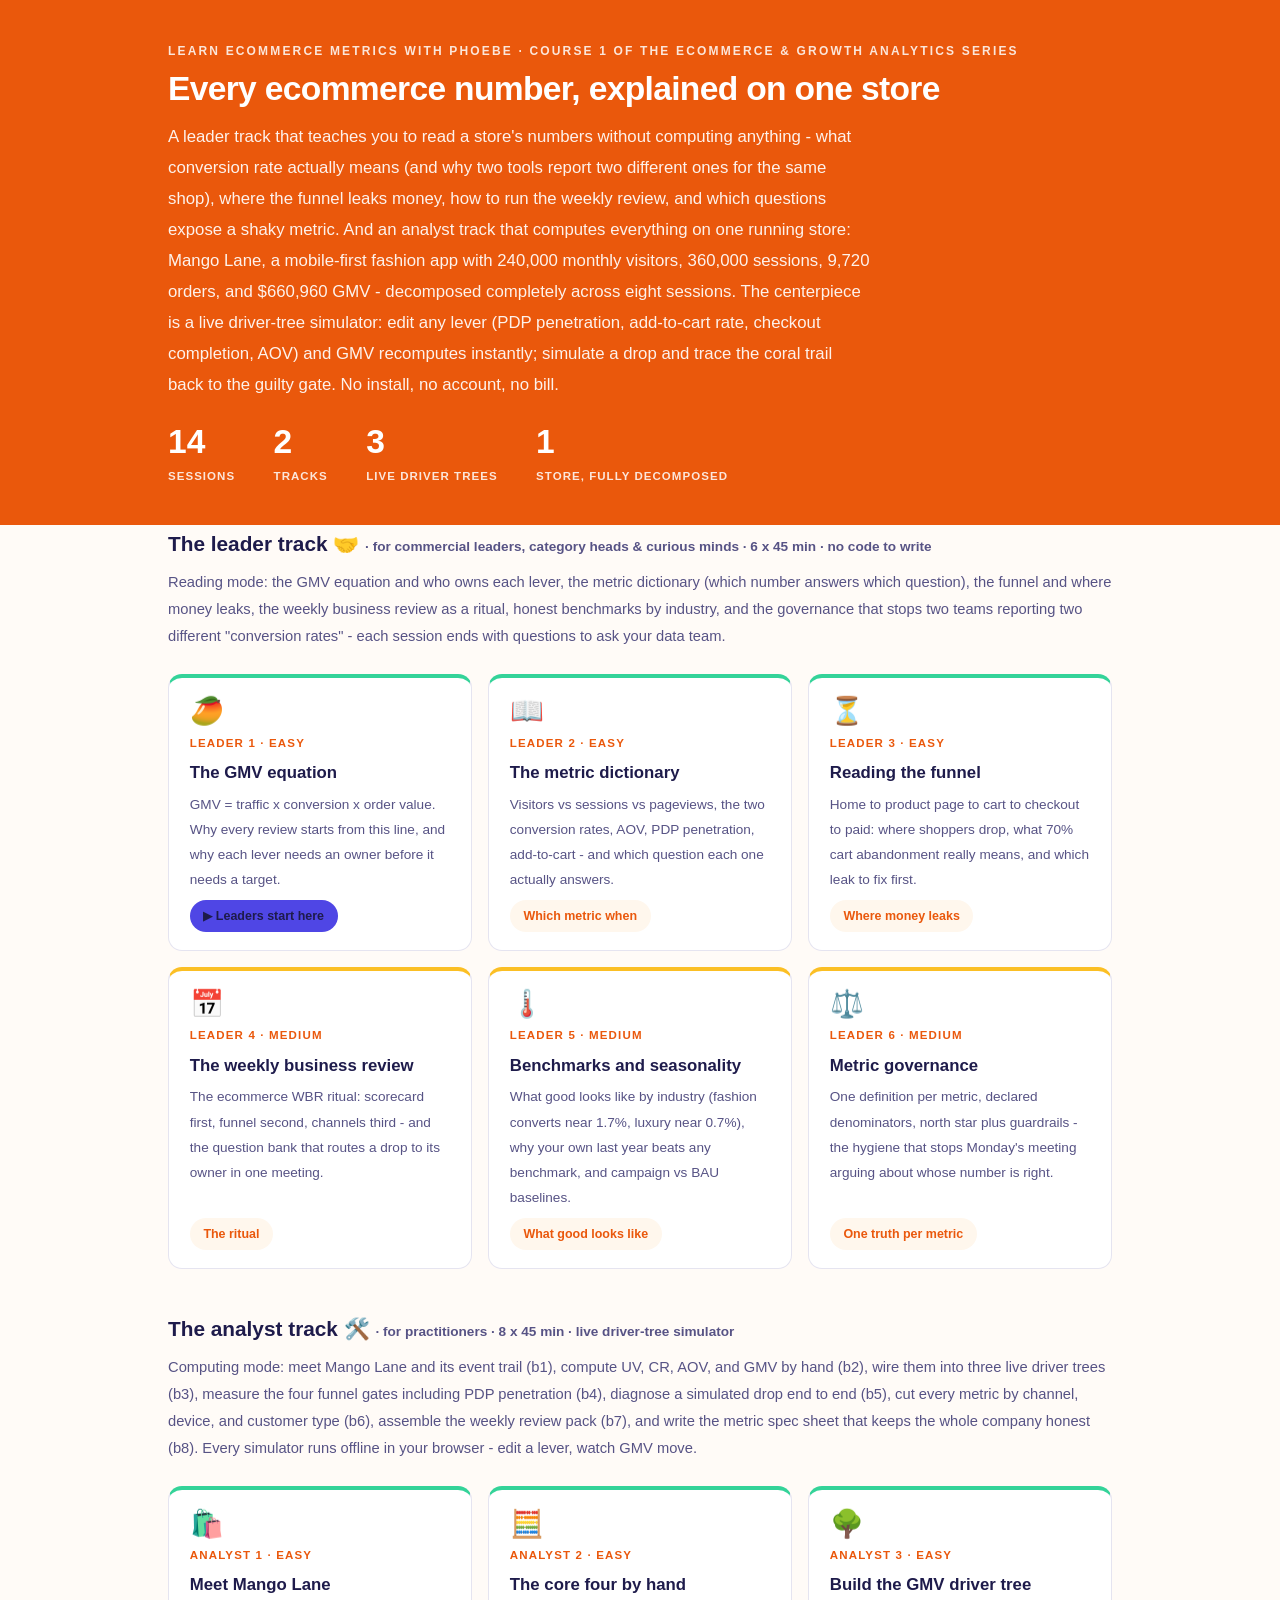
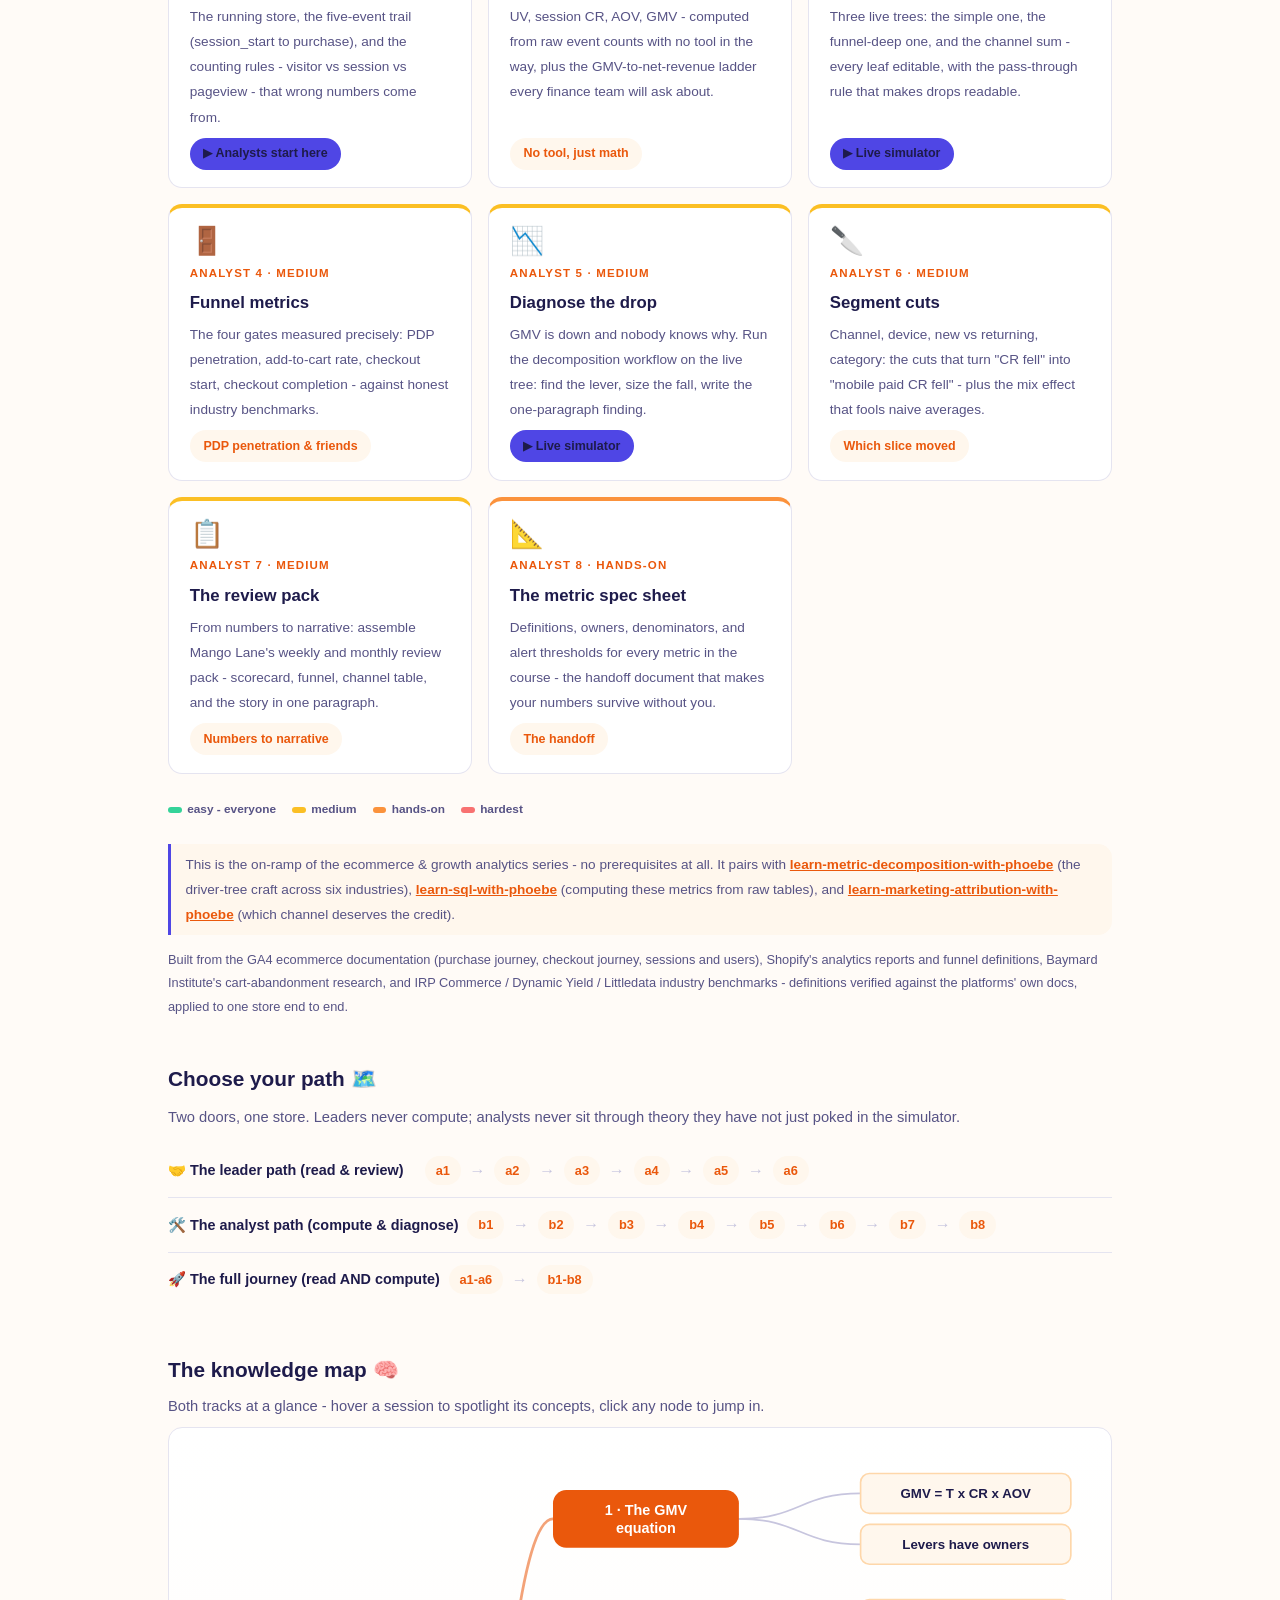
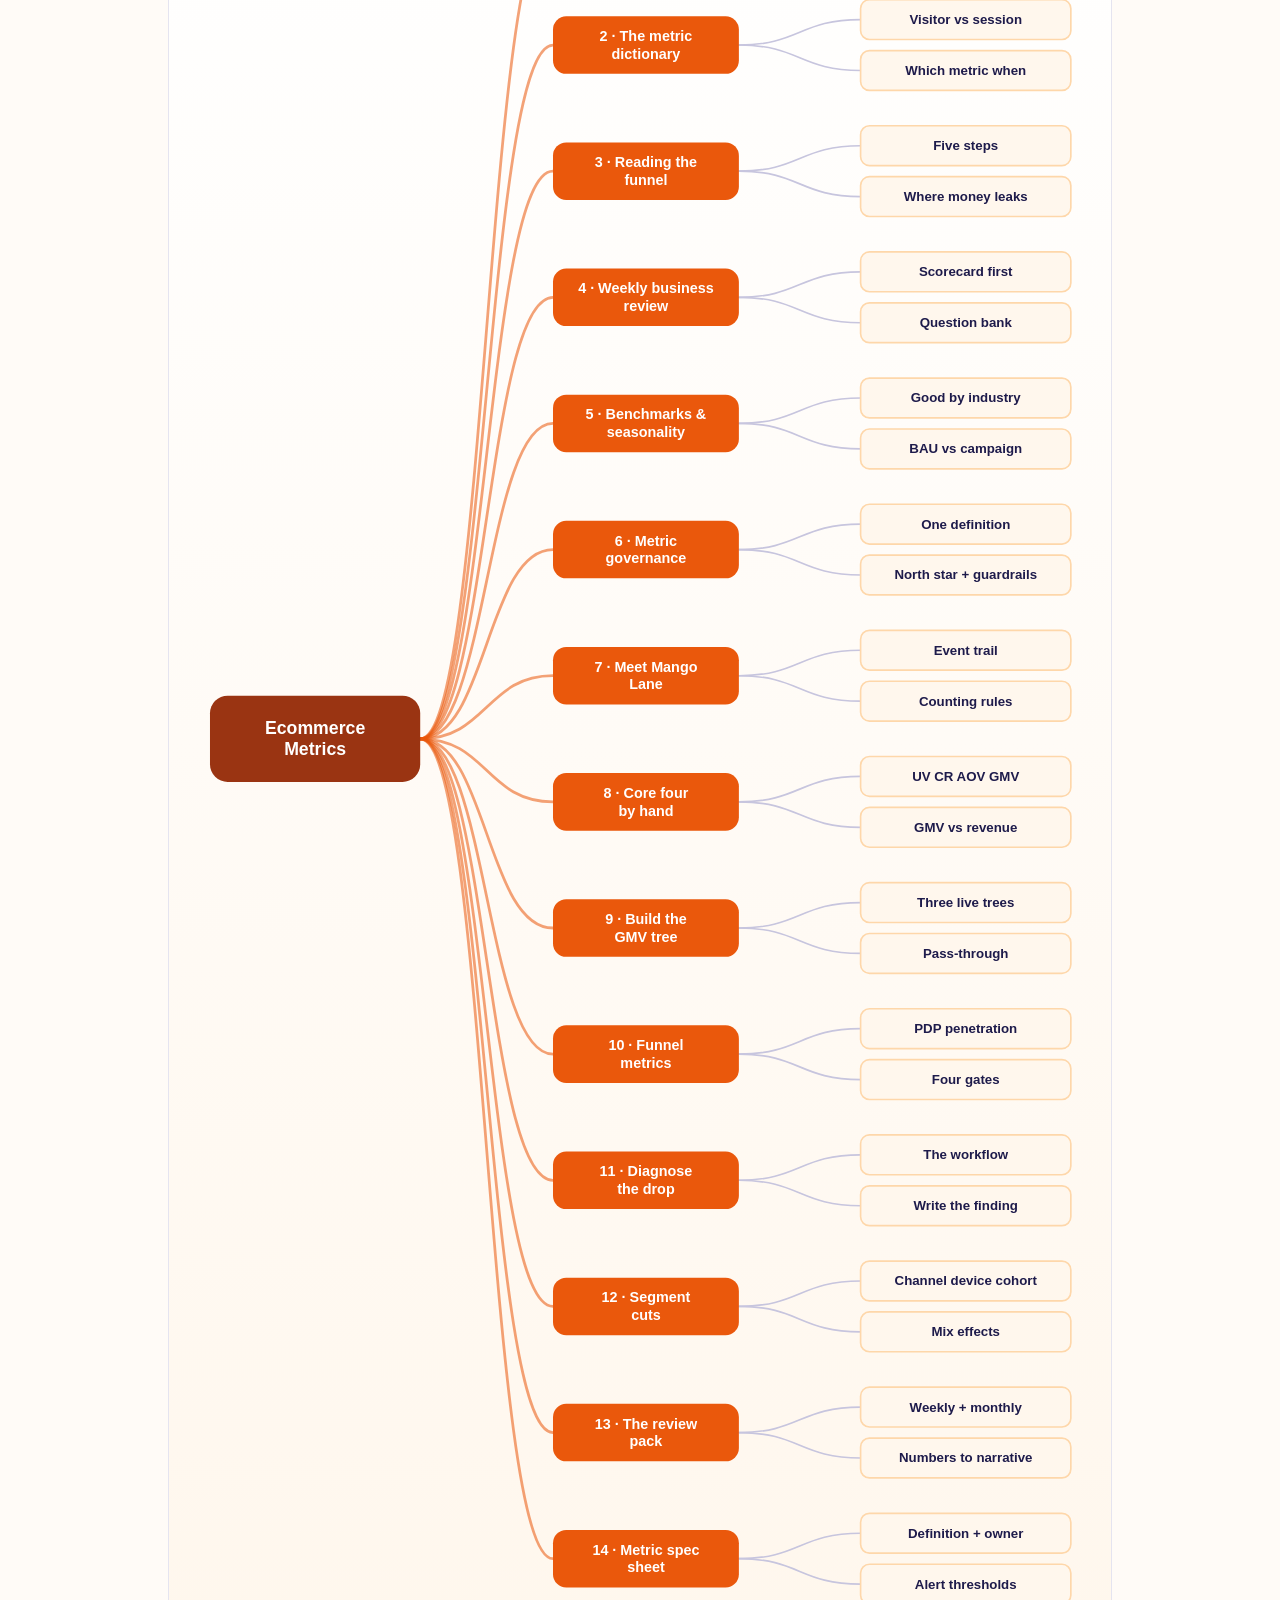
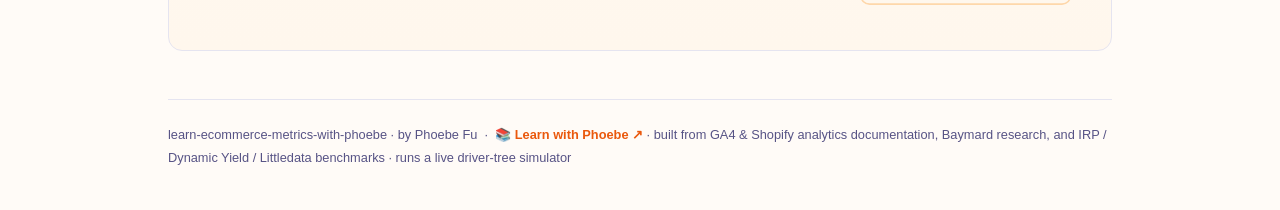
==== index.html @ 4fbfeaf8 "Give every course a social card, and clear the last diagram overlaps Until now all 77 courses shared" ====
<!DOCTYPE html>
<html lang="en">
<head>
<meta charset="UTF-8">
<meta name="viewport" content="width=device-width, initial-scale=1.0">
<!-- social:start -->
<meta name="description" content="A leader track that teaches you to read a store&#x27;s numbers without computing anything - what conversion rate actually means (and why two tools report two different ones for the same shop), where...">
<meta property="og:type" content="article">
<meta property="og:site_name" content="Learn with Phoebe">
<meta property="og:title" content="learn ecommerce metrics with phoebe - a two-track course you run in your browser">
<meta property="og:description" content="A leader track that teaches you to read a store&#x27;s numbers without computing anything - what conversion rate actually means (and why two tools report two different ones for the same shop), where...">
<meta property="og:url" content="https://phoebefu6.github.io/learn-ecommerce-metrics-with-phoebe/">
<meta property="og:image" content="https://phoebefu6.github.io/learn-ecommerce-metrics-with-phoebe/assets/og-cover.png">
<meta property="og:image:width" content="1200">
<meta property="og:image:height" content="630">
<meta name="twitter:card" content="summary_large_image">
<meta name="twitter:title" content="learn ecommerce metrics with phoebe - a two-track course you run in your browser">
<meta name="twitter:description" content="A leader track that teaches you to read a store&#x27;s numbers without computing anything - what conversion rate actually means (and why two tools report two different ones for the same shop), where...">
<meta name="twitter:image" content="https://phoebefu6.github.io/learn-ecommerce-metrics-with-phoebe/assets/og-cover.png">
<!-- social:end -->
<title>learn ecommerce metrics with phoebe - a two-track course you run in your browser</title>
<link rel="stylesheet" href="assets/style.css?v=6">
<style>
  .stats-row { display: flex; gap: 2.4rem; margin-top: 1.5rem; flex-wrap: wrap; }
  .stat b { display: block; font-size: 2.1rem; font-weight: 800; line-height: 1.05; font-variant-numeric: tabular-nums; }
  .stat span { font-size: .72rem; opacity: .85; text-transform: uppercase; letter-spacing: .09em; font-weight: 600; }

  .course-grid { display: grid; grid-template-columns: repeat(auto-fit, minmax(17rem, 1fr)); gap: 1rem; margin-top: 1.5rem; }
  .course-card {
    border: 1px solid var(--hairline);
    border-top: 4px solid var(--diff, var(--indigo));
    border-radius: var(--radius);
    padding: 1.2rem 1.3rem 1.1rem;
    display: flex;
    flex-direction: column;
    gap: .5rem;
    text-decoration: none;
    color: var(--ink);
    background: #fff;
    transition: box-shadow .15s ease, border-color .15s ease, transform .15s ease;
    position: relative;
  }
  .course-card:hover { border-color: var(--indigo-soft); border-top-color: var(--diff, var(--indigo)); box-shadow: 0 8px 28px rgba(234,88,12,.14); transform: translateY(-3px); }
  .course-card .cicon { font-size: 1.7rem; line-height: 1; }
  .course-card .cnum { font-size: .72rem; font-weight: 700; color: var(--indigo); text-transform: uppercase; letter-spacing: .1em; }
  .course-card h3 { font-size: 1.05rem; font-weight: 800; line-height: 1.3; }
  .course-card p { font-size: .85rem; color: var(--muted); flex: 1; }
  .course-card .meta { display: flex; gap: .4rem; flex-wrap: wrap; }

  .diff-legend { display: flex; gap: 1rem; margin-top: 1.6rem; font-size: .74rem; color: var(--muted); font-weight: 600; flex-wrap: wrap; }
  .diff-legend i { display: inline-block; width: .85rem; height: .35rem; border-radius: 999px; margin-right: .35rem; vertical-align: middle; }

  .prereq-line { margin-top: 1.4rem; font-size: .85rem; color: var(--muted); border-left: 3px solid var(--amber); padding: .5rem .9rem; background: var(--indigo-50); border-radius: 0 var(--radius) var(--radius) 0; }
  .prereq-line a { color: var(--indigo); font-weight: 700; }
  .sources-line { margin-top: .8rem; font-size: .8rem; color: var(--muted); }

  .paths { margin-top: 2.6rem; }
  .paths h2 { font-size: 1.3rem; font-weight: 800; margin-bottom: .3rem; }
  .paths .plede { color: var(--muted); font-size: .92rem; margin-bottom: .8rem; }
  .path { display: flex; gap: .55rem; align-items: center; padding: .75rem 0; border-bottom: .5px solid var(--hairline); flex-wrap: wrap; }
  .path:last-child { border-bottom: none; }
  .path b { min-width: 15.5rem; font-size: .9rem; }
  .path .pstep { background: var(--indigo-50); color: var(--indigo); border-radius: 999px; padding: .16rem .68rem; font-weight: 700; font-size: .8rem; text-decoration: none; transition: all .12s ease; }
  .path .pstep:hover { background: var(--indigo); color: #fff; }
  .path .parr { color: var(--faint); font-weight: 700; }

  .mm-section { margin-top: 1.6rem; }
  .mm-section h2 { font-size: 1.3rem; font-weight: 800; margin-bottom: .2rem; }
  .mm-section .mm-lede { color: var(--muted); font-size: .92rem; margin-bottom: .4rem; }
  .mm-wrap { border: 1px solid var(--hairline); border-radius: var(--radius); background: linear-gradient(180deg,#fff,#FFF7ED); padding: .6rem; overflow-x: auto; }
  .mm-svg { width: 100%; height: auto; display: block; max-width: 60rem; margin: 0 auto; min-width: 34rem; }
  .mm-link { cursor: pointer; text-decoration: none; }
  .mm-node rect { transition: opacity .15s ease, filter .15s ease; }
  .mm-node text { pointer-events: none; }
  .mm-link:hover .mm-node rect { filter: brightness(1.06); }
  .mm-edge { transition: opacity .15s ease; }
</style>
</head>
<body>

<header class="masthead">
  <div class="wrap">
    <div class="eyebrow">Learn Ecommerce Metrics with Phoebe · course 1 of the ecommerce &amp; growth analytics series</div>
    <h1>Every ecommerce number, explained on one store</h1>
    <p class="sub">A leader track that teaches you to read a store's numbers without computing anything - what conversion rate actually means (and why two tools report two different ones for the same shop), where the funnel leaks money, how to run the weekly review, and which questions expose a shaky metric. And an analyst track that computes everything on one running store: Mango Lane, a mobile-first fashion app with 240,000 monthly visitors, 360,000 sessions, 9,720 orders, and $660,960 GMV - decomposed completely across eight sessions. The centerpiece is a live driver-tree simulator: edit any lever (PDP penetration, add-to-cart rate, checkout completion, AOV) and GMV recomputes instantly; simulate a drop and trace the coral trail back to the guilty gate. No install, no account, no bill.</p>
    <div class="stats-row">
      <div class="stat"><b data-count="14">14</b><span>sessions</span></div>
      <div class="stat"><b data-count="2">2</b><span>tracks</span></div>
      <div class="stat"><b data-count="3">3</b><span>live driver trees</span></div>
      <div class="stat"><b data-count="1">1</b><span>store, fully decomposed</span></div>
    </div>
  </div>
</header>

<main class="wrap">

  <section class="section">
    <div class="paths" style="margin-top:0">
      <h2>The leader track 🤝 <span style="font-size:.85rem;font-weight:600;color:var(--muted)">· for commercial leaders, category heads &amp; curious minds · 6 x 45 min · no code to write</span></h2>
      <p class="plede">Reading mode: the GMV equation and who owns each lever, the metric dictionary (which number answers which question), the funnel and where money leaks, the weekly business review as a ritual, honest benchmarks by industry, and the governance that stops two teams reporting two different "conversion rates" - each session ends with questions to ask your data team.</p>
    </div>
    <div class="course-grid">
      <a class="course-card" href="courses/a1-the-gmv-equation.html" style="--diff:#34D399">
        <span class="cicon">🥭</span>
        <span class="cnum">Leader 1 · easy</span>
        <h3>The GMV equation</h3>
        <p>GMV = traffic x conversion x order value. Why every review starts from this line, and why each lever needs an owner before it needs a target.</p>
        <span class="meta"><span class="pill amber">▶ Leaders start here</span></span>
      </a>
      <a class="course-card" href="courses/a2-the-metric-dictionary.html" style="--diff:#34D399">
        <span class="cicon">📖</span>
        <span class="cnum">Leader 2 · easy</span>
        <h3>The metric dictionary</h3>
        <p>Visitors vs sessions vs pageviews, the two conversion rates, AOV, PDP penetration, add-to-cart - and which question each one actually answers.</p>
        <span class="meta"><span class="pill light">Which metric when</span></span>
      </a>
      <a class="course-card" href="courses/a3-reading-the-funnel.html" style="--diff:#34D399">
        <span class="cicon">⏳</span>
        <span class="cnum">Leader 3 · easy</span>
        <h3>Reading the funnel</h3>
        <p>Home to product page to cart to checkout to paid: where shoppers drop, what 70% cart abandonment really means, and which leak to fix first.</p>
        <span class="meta"><span class="pill light">Where money leaks</span></span>
      </a>
      <a class="course-card" href="courses/a4-weekly-business-review.html" style="--diff:#FBBF24">
        <span class="cicon">📅</span>
        <span class="cnum">Leader 4 · medium</span>
        <h3>The weekly business review</h3>
        <p>The ecommerce WBR ritual: scorecard first, funnel second, channels third - and the question bank that routes a drop to its owner in one meeting.</p>
        <span class="meta"><span class="pill light">The ritual</span></span>
      </a>
      <a class="course-card" href="courses/a5-benchmarks-and-seasonality.html" style="--diff:#FBBF24">
        <span class="cicon">🌡️</span>
        <span class="cnum">Leader 5 · medium</span>
        <h3>Benchmarks and seasonality</h3>
        <p>What good looks like by industry (fashion converts near 1.7%, luxury near 0.7%), why your own last year beats any benchmark, and campaign vs BAU baselines.</p>
        <span class="meta"><span class="pill light">What good looks like</span></span>
      </a>
      <a class="course-card" href="courses/a6-metric-governance.html" style="--diff:#FBBF24">
        <span class="cicon">⚖️</span>
        <span class="cnum">Leader 6 · medium</span>
        <h3>Metric governance</h3>
        <p>One definition per metric, declared denominators, north star plus guardrails - the hygiene that stops Monday's meeting arguing about whose number is right.</p>
        <span class="meta"><span class="pill light">One truth per metric</span></span>
      </a>
    </div>

    <div class="paths">
      <h2>The analyst track 🛠️ <span style="font-size:.85rem;font-weight:600;color:var(--muted)">· for practitioners · 8 x 45 min · live driver-tree simulator</span></h2>
      <p class="plede">Computing mode: meet Mango Lane and its event trail (b1), compute UV, CR, AOV, and GMV by hand (b2), wire them into three live driver trees (b3), measure the four funnel gates including PDP penetration (b4), diagnose a simulated drop end to end (b5), cut every metric by channel, device, and customer type (b6), assemble the weekly review pack (b7), and write the metric spec sheet that keeps the whole company honest (b8). Every simulator runs offline in your browser - edit a lever, watch GMV move.</p>
    </div>
    <div class="course-grid">
      <a class="course-card" href="courses/b1-meet-mango-lane.html" style="--diff:#34D399">
        <span class="cicon">🛍️</span>
        <span class="cnum">Analyst 1 · easy</span>
        <h3>Meet Mango Lane</h3>
        <p>The running store, the five-event trail (session_start to purchase), and the counting rules - visitor vs session vs pageview - that wrong numbers come from.</p>
        <span class="meta"><span class="pill amber">▶ Analysts start here</span></span>
      </a>
      <a class="course-card" href="courses/b2-core-four-by-hand.html" style="--diff:#34D399">
        <span class="cicon">🧮</span>
        <span class="cnum">Analyst 2 · easy</span>
        <h3>The core four by hand</h3>
        <p>UV, session CR, AOV, GMV - computed from raw event counts with no tool in the way, plus the GMV-to-net-revenue ladder every finance team will ask about.</p>
        <span class="meta"><span class="pill light">No tool, just math</span></span>
      </a>
      <a class="course-card" href="courses/b3-build-the-gmv-tree.html" style="--diff:#34D399">
        <span class="cicon">🌳</span>
        <span class="cnum">Analyst 3 · easy</span>
        <h3>Build the GMV driver tree</h3>
        <p>Three live trees: the simple one, the funnel-deep one, and the channel sum - every leaf editable, with the pass-through rule that makes drops readable.</p>
        <span class="meta"><span class="pill peach">▶ Live simulator</span></span>
      </a>
      <a class="course-card" href="courses/b4-funnel-metrics.html" style="--diff:#FBBF24">
        <span class="cicon">🚪</span>
        <span class="cnum">Analyst 4 · medium</span>
        <h3>Funnel metrics</h3>
        <p>The four gates measured precisely: PDP penetration, add-to-cart rate, checkout start, checkout completion - against honest industry benchmarks.</p>
        <span class="meta"><span class="pill light">PDP penetration &amp; friends</span></span>
      </a>
      <a class="course-card" href="courses/b5-diagnose-the-drop.html" style="--diff:#FBBF24">
        <span class="cicon">📉</span>
        <span class="cnum">Analyst 5 · medium</span>
        <h3>Diagnose the drop</h3>
        <p>GMV is down and nobody knows why. Run the decomposition workflow on the live tree: find the lever, size the fall, write the one-paragraph finding.</p>
        <span class="meta"><span class="pill peach">▶ Live simulator</span></span>
      </a>
      <a class="course-card" href="courses/b6-segment-cuts.html" style="--diff:#FBBF24">
        <span class="cicon">🔪</span>
        <span class="cnum">Analyst 6 · medium</span>
        <h3>Segment cuts</h3>
        <p>Channel, device, new vs returning, category: the cuts that turn "CR fell" into "mobile paid CR fell" - plus the mix effect that fools naive averages.</p>
        <span class="meta"><span class="pill light">Which slice moved</span></span>
      </a>
      <a class="course-card" href="courses/b7-the-review-pack.html" style="--diff:#FBBF24">
        <span class="cicon">📋</span>
        <span class="cnum">Analyst 7 · medium</span>
        <h3>The review pack</h3>
        <p>From numbers to narrative: assemble Mango Lane's weekly and monthly review pack - scorecard, funnel, channel table, and the story in one paragraph.</p>
        <span class="meta"><span class="pill light">Numbers to narrative</span></span>
      </a>
      <a class="course-card" href="courses/b8-metric-spec-sheet.html" style="--diff:#FB923C">
        <span class="cicon">📐</span>
        <span class="cnum">Analyst 8 · hands-on</span>
        <h3>The metric spec sheet</h3>
        <p>Definitions, owners, denominators, and alert thresholds for every metric in the course - the handoff document that makes your numbers survive without you.</p>
        <span class="meta"><span class="pill light">The handoff</span></span>
      </a>
    </div>
    <div class="diff-legend">
      <span><i style="background:#34D399"></i>easy - everyone</span>
      <span><i style="background:#FBBF24"></i>medium</span>
      <span><i style="background:#FB923C"></i>hands-on</span>
      <span><i style="background:#F87171"></i>hardest</span>
    </div>

    <p class="prereq-line">This is the on-ramp of the ecommerce &amp; growth analytics series - no prerequisites at all. It pairs with <a href="https://phoebefu6.github.io/learn-metric-decomposition-with-phoebe/">learn-metric-decomposition-with-phoebe</a> (the driver-tree craft across six industries), <a href="https://phoebefu6.github.io/learn-sql-with-phoebe/">learn-sql-with-phoebe</a> (computing these metrics from raw tables), and <a href="https://phoebefu6.github.io/learn-marketing-attribution-with-phoebe/">learn-marketing-attribution-with-phoebe</a> (which channel deserves the credit).</p>
    <p class="sources-line">Built from the GA4 ecommerce documentation (purchase journey, checkout journey, sessions and users), Shopify's analytics reports and funnel definitions, Baymard Institute's cart-abandonment research, and IRP Commerce / Dynamic Yield / Littledata industry benchmarks - definitions verified against the platforms' own docs, applied to one store end to end.</p>

    <div class="paths">
      <h2>Choose your path 🗺️</h2>
      <p class="plede">Two doors, one store. Leaders never compute; analysts never sit through theory they have not just poked in the simulator.</p>
      <div class="path"><b>🤝 The leader path (read &amp; review)</b>
        <a class="pstep" href="courses/a1-the-gmv-equation.html">a1</a><span class="parr">→</span>
        <a class="pstep" href="courses/a2-the-metric-dictionary.html">a2</a><span class="parr">→</span>
        <a class="pstep" href="courses/a3-reading-the-funnel.html">a3</a><span class="parr">→</span>
        <a class="pstep" href="courses/a4-weekly-business-review.html">a4</a><span class="parr">→</span>
        <a class="pstep" href="courses/a5-benchmarks-and-seasonality.html">a5</a><span class="parr">→</span>
        <a class="pstep" href="courses/a6-metric-governance.html">a6</a>
      </div>
      <div class="path"><b>🛠️ The analyst path (compute &amp; diagnose)</b>
        <a class="pstep" href="courses/b1-meet-mango-lane.html">b1</a><span class="parr">→</span>
        <a class="pstep" href="courses/b2-core-four-by-hand.html">b2</a><span class="parr">→</span>
        <a class="pstep" href="courses/b3-build-the-gmv-tree.html">b3</a><span class="parr">→</span>
        <a class="pstep" href="courses/b4-funnel-metrics.html">b4</a><span class="parr">→</span>
        <a class="pstep" href="courses/b5-diagnose-the-drop.html">b5</a><span class="parr">→</span>
        <a class="pstep" href="courses/b6-segment-cuts.html">b6</a><span class="parr">→</span>
        <a class="pstep" href="courses/b7-the-review-pack.html">b7</a><span class="parr">→</span>
        <a class="pstep" href="courses/b8-metric-spec-sheet.html">b8</a>
      </div>
      <div class="path"><b>🚀 The full journey (read AND compute)</b>
        <a class="pstep" href="courses/a1-the-gmv-equation.html">a1-a6</a><span class="parr">→</span>
        <a class="pstep" href="courses/b1-meet-mango-lane.html">b1-b8</a>
      </div>
    </div>
  </section>

  <section class="section mm-section">
    <h2>The knowledge map 🧠</h2>
    <p class="mm-lede">Both tracks at a glance - hover a session to spotlight its concepts, click any node to jump in.</p>
    <div class="mm-wrap"><div id="mindmap"></div></div>
  </section>

  <footer class="pagefoot">
    <span>learn-ecommerce-metrics-with-phoebe · by Phoebe Fu &nbsp;·&nbsp; 📚 <a href="https://phoebefu6.github.io/learn-with-phoebe/">Learn with Phoebe ↗</a> · built from GA4 &amp; Shopify analytics documentation, Baymard research, and IRP / Dynamic Yield / Littledata benchmarks · runs a live driver-tree simulator</span>
  </footer>
</main>

<script>
window.MINDMAP_DATA = {
  title: "Ecommerce\nMetrics",
  centerColor: "#9A3412",
  sessions: [
    { label: "The GMV\nequation", href: "courses/a1-the-gmv-equation.html", color: "#34D399",
      concepts: [
        { label: "GMV = T x CR x AOV", href: "courses/a1-the-gmv-equation.html" },
        { label: "Levers have owners", href: "courses/a1-the-gmv-equation.html" } ] },
    { label: "The metric\ndictionary", href: "courses/a2-the-metric-dictionary.html", color: "#34D399",
      concepts: [
        { label: "Visitor vs session", href: "courses/a2-the-metric-dictionary.html" },
        { label: "Which metric when", href: "courses/a2-the-metric-dictionary.html" } ] },
    { label: "Reading the\nfunnel", href: "courses/a3-reading-the-funnel.html", color: "#34D399",
      concepts: [
        { label: "Five steps", href: "courses/a3-reading-the-funnel.html" },
        { label: "Where money leaks", href: "courses/a3-reading-the-funnel.html" } ] },
    { label: "Weekly business\nreview", href: "courses/a4-weekly-business-review.html", color: "#FBBF24",
      concepts: [
        { label: "Scorecard first", href: "courses/a4-weekly-business-review.html" },
        { label: "Question bank", href: "courses/a4-weekly-business-review.html" } ] },
    { label: "Benchmarks &\nseasonality", href: "courses/a5-benchmarks-and-seasonality.html", color: "#FBBF24",
      concepts: [
        { label: "Good by industry", href: "courses/a5-benchmarks-and-seasonality.html" },
        { label: "BAU vs campaign", href: "courses/a5-benchmarks-and-seasonality.html" } ] },
    { label: "Metric\ngovernance", href: "courses/a6-metric-governance.html", color: "#FBBF24",
      concepts: [
        { label: "One definition", href: "courses/a6-metric-governance.html" },
        { label: "North star + guardrails", href: "courses/a6-metric-governance.html" } ] },
    { label: "Meet Mango\nLane", href: "courses/b1-meet-mango-lane.html", color: "#34D399",
      concepts: [
        { label: "Event trail", href: "courses/b1-meet-mango-lane.html" },
        { label: "Counting rules", href: "courses/b1-meet-mango-lane.html" } ] },
    { label: "Core four\nby hand", href: "courses/b2-core-four-by-hand.html", color: "#34D399",
      concepts: [
        { label: "UV CR AOV GMV", href: "courses/b2-core-four-by-hand.html" },
        { label: "GMV vs revenue", href: "courses/b2-core-four-by-hand.html" } ] },
    { label: "Build the\nGMV tree", href: "courses/b3-build-the-gmv-tree.html", color: "#34D399",
      concepts: [
        { label: "Three live trees", href: "courses/b3-build-the-gmv-tree.html" },
        { label: "Pass-through", href: "courses/b3-build-the-gmv-tree.html" } ] },
    { label: "Funnel\nmetrics", href: "courses/b4-funnel-metrics.html", color: "#FBBF24",
      concepts: [
        { label: "PDP penetration", href: "courses/b4-funnel-metrics.html" },
        { label: "Four gates", href: "courses/b4-funnel-metrics.html" } ] },
    { label: "Diagnose\nthe drop", href: "courses/b5-diagnose-the-drop.html", color: "#FBBF24",
      concepts: [
        { label: "The workflow", href: "courses/b5-diagnose-the-drop.html" },
        { label: "Write the finding", href: "courses/b5-diagnose-the-drop.html" } ] },
    { label: "Segment\ncuts", href: "courses/b6-segment-cuts.html", color: "#FBBF24",
      concepts: [
        { label: "Channel device cohort", href: "courses/b6-segment-cuts.html" },
        { label: "Mix effects", href: "courses/b6-segment-cuts.html" } ] },
    { label: "The review\npack", href: "courses/b7-the-review-pack.html", color: "#FBBF24",
      concepts: [
        { label: "Weekly + monthly", href: "courses/b7-the-review-pack.html" },
        { label: "Numbers to narrative", href: "courses/b7-the-review-pack.html" } ] },
    { label: "Metric spec\nsheet", href: "courses/b8-metric-spec-sheet.html", color: "#FB923C",
      concepts: [
        { label: "Definition + owner", href: "courses/b8-metric-spec-sheet.html" },
        { label: "Alert thresholds", href: "courses/b8-metric-spec-sheet.html" } ] }
  ]
};
</script>
<script src="assets/mindmap.js?v=6"></script>
<script src="assets/app.js?v=6"></script>
</body>
</html>
---- assets/style.css ----
/* learn-ecommerce-metrics-with-phoebe - editorial bold design system
   Accent: tangerine #EA580C · Ink: deep indigo #1E1B4B · Flagship: indigo #4F46E5
   (CSS var names still read --indigo/--amber; they hold tangerine/indigo values.) */

:root {
  --indigo: #EA580C;
  --indigo-deep: #9A3412;
  --indigo-mid: #FB923C;
  --indigo-soft: #FED7AA;
  --indigo-50: #FFF7ED;
  --ink: #1E1B4B;
  --muted: #575385;
  --faint: #C7C5DE;
  --hairline: #E5E4F0;
  --amber: #4F46E5;
  --amber-ink: #1E1B4B;
  --amber-50: #EEF2FF;
  --paper: #FFFBF7;
  --code-bg: #191645;
  --code-ink: #E0E7FF;
  --radius: 14px;
}

* { margin: 0; padding: 0; box-sizing: border-box; }

html { font-size: 16px; scroll-behavior: smooth; }
html.zoom-125 { font-size: 20px; }
html.zoom-150 { font-size: 24px; }

body {
  font-family: "Inter", -apple-system, BlinkMacSystemFont, "Segoe UI", Roboto, sans-serif;
  background: var(--paper);
  color: var(--ink);
  line-height: 1.85;
  font-feature-settings: "tnum";
}

.wrap { max-width: 62rem; margin: 0 auto; padding: 0 1.5rem; }

/* ---------- header band ---------- */
.masthead {
  background: var(--indigo);
  color: #fff;
  padding: 2.5rem 0 2.25rem;
}
.masthead .eyebrow {
  font-size: .75rem;
  letter-spacing: .18em;
  text-transform: uppercase;
  opacity: .85;
  font-weight: 600;
}
.masthead h1 {
  font-size: 2.1rem;
  line-height: 1.15;
  font-weight: 800;
  margin: .5rem 0 .75rem;
  letter-spacing: -.02em;
}
.masthead h1 .accent { color: inherit; }
.masthead .sub { font-size: 1.05rem; opacity: .92; max-width: 44rem; }

.chip-row { display: flex; flex-wrap: wrap; gap: .5rem; margin-top: 1.1rem; }
.chip {
  display: inline-flex;
  align-items: center;
  gap: .35rem;
  border-radius: 999px;
  padding: .25rem .8rem;
  font-size: .78rem;
  font-weight: 600;
  white-space: nowrap;
}
.chip.level { background: #fff; color: var(--indigo); }
.chip.audience { background: rgba(255,255,255,.16); color: #fff; border: 1px solid rgba(255,255,255,.35); }
.chip.time { background: var(--ink); color: #fff; font-variant-numeric: tabular-nums; }

/* ---------- agenda bar ---------- */
.agenda {
  display: flex;
  border-radius: 999px;
  overflow: hidden;
  margin: 1.4rem 0 0;
  font-size: .72rem;
  font-weight: 600;
  text-align: center;
  color: #fff;
}
.agenda span { padding: .45rem .3rem; white-space: nowrap; overflow: hidden; text-overflow: ellipsis; }
.agenda .a1 { background: var(--indigo-deep); }
.agenda .a2 { background: var(--indigo-mid); }
.agenda .a3 { background: var(--amber); color: var(--amber-ink); }
.agenda .a4 { background: var(--indigo-soft); }

/* ---------- toolbar ---------- */
.toolbar {
  position: sticky;
  top: 0;
  z-index: 40;
  background: rgba(255,255,255,.94);
  backdrop-filter: blur(6px);
  border-bottom: 1px solid var(--hairline);
  padding: .55rem 0;
}
.toolbar .wrap { display: flex; align-items: center; gap: .6rem; }
.toolbar .crumb { font-size: .8rem; color: var(--muted); font-weight: 600; margin-right: auto; }
.toolbar .crumb a { color: var(--indigo); text-decoration: none; }
.btn {
  border: 1px solid var(--hairline);
  background: #fff;
  color: var(--ink);
  border-radius: 999px;
  padding: .35rem .9rem;
  font-size: .78rem;
  font-weight: 600;
  cursor: pointer;
  font-family: inherit;
  transition: all .15s ease;
}
.btn:hover { border-color: var(--indigo); color: var(--indigo); }
.btn.primary { background: var(--indigo); border-color: var(--indigo); color: #fff; }
.btn.primary:hover { background: var(--indigo-deep); }

/* ---------- sections ---------- */
main { padding: 2.5rem 0 4rem; }

.section { margin-bottom: 2.8rem; }
.section-kicker { margin-bottom: 1rem; }
.section-kicker .klabel {
  display: block;
  font-size: .72rem;
  text-transform: uppercase;
  letter-spacing: .1em;
  color: var(--indigo);
  font-weight: 700;
  margin-bottom: .35rem;
}
.section-kicker h2 {
  font-size: 1.45rem;
  font-weight: 800;
  letter-spacing: -.01em;
  display: flex;
  align-items: center;
  gap: .7rem;
  flex-wrap: wrap;
}
.section-kicker .tag {
  border-radius: 999px;
  padding: .18rem .7rem;
  font-size: .7rem;
  font-weight: 700;
  text-transform: uppercase;
  letter-spacing: .08em;
}
.tag.concept { background: var(--indigo-50); color: var(--indigo); }
.tag.demo { background: var(--amber-50); color: var(--amber-ink); }
.tag.exercise { background: var(--ink); color: #fff; }

.lede { color: var(--muted); max-width: 46rem; margin-bottom: 1.4rem; line-height: 1.8; }

/* live vs self-study markers on cards */
.mode {
  font-size: .64rem;
  font-weight: 700;
  text-transform: uppercase;
  letter-spacing: .07em;
  padding: .14rem .6rem;
  border-radius: 999px;
  flex: none;
}
.mode.live { background: var(--indigo); color: #fff; }
.mode.self { background: #fff; color: var(--muted); border: 1px solid var(--hairline); }

/* ---------- accordions ---------- */
details.card {
  border: 1px solid var(--hairline);
  border-radius: var(--radius);
  margin-bottom: .8rem;
  overflow: hidden;
  background: #fff;
}
details.card[open] { border-color: var(--indigo-soft); box-shadow: 0 8px 28px rgba(234,88,12,.08); }
details.card summary {
  list-style: none;
  cursor: pointer;
  padding: 1rem 1.25rem;
  display: flex;
  align-items: center;
  gap: .75rem;
  font-weight: 700;
  font-size: 1.02rem;
  user-select: none;
}
details.card summary::-webkit-details-marker { display: none; }
details.card summary .dot {
  width: .6rem; height: .6rem;
  border-radius: 999px;
  background: var(--indigo);
  flex: none;
}
details.card summary .mini { margin-left: auto; font-size: .72rem; color: var(--muted); font-weight: 600; white-space: nowrap; }
details.card summary .caret { transition: transform .2s ease; color: var(--indigo); font-size: .8rem; }
details.card[open] summary .caret { transform: rotate(90deg); }
details.card .body { padding: 0 1.25rem 1.4rem; border-top: 1px solid var(--hairline); padding-top: 1.15rem; }
details.card .body p { margin-bottom: 1.05rem; max-width: 48rem; }
details.card .body p:last-child { margin-bottom: 0; }
details.card .body ul, details.card .body ol { margin: 0 0 1.1rem 1.2rem; max-width: 47rem; }
details.card .body li { margin-bottom: .65rem; }
details.card .body h4 { font-size: .95rem; font-weight: 700; margin: 1.1rem 0 .45rem; }
details.card .body h4:first-child { margin-top: 0; }

/* ---------- pills & legends ---------- */
.legend { display: flex; flex-wrap: wrap; gap: .5rem; margin: 0 0 1.2rem; }
.pill {
  display: inline-flex;
  align-items: center;
  gap: .4rem;
  border-radius: 999px;
  padding: .28rem .85rem;
  font-size: .78rem;
  font-weight: 600;
}
.pill.solid { background: var(--indigo); color: #fff; }
.pill.light { background: var(--indigo-50); color: var(--indigo); }
.pill.inkpill { background: var(--ink); color: #fff; }
.pill.amber, .pill.peach { background: var(--amber); color: var(--amber-ink); }
.pill.bare { color: var(--faint); }

/* ---------- 4D grid ---------- */
.grid-2 { display: grid; grid-template-columns: repeat(auto-fit, minmax(15rem, 1fr)); gap: .8rem; margin: .5rem 0 1rem; }
.d-card {
  border: 1px solid var(--hairline);
  border-left: 4px solid var(--indigo);
  border-radius: 10px;
  padding: 1rem 1.1rem;
}
.d-card h4 { font-size: .95rem; margin-bottom: .3rem; }
.d-card h4 .lead-letter { color: var(--indigo); }
.d-card p { font-size: .86rem; color: var(--muted); margin: 0; }

/* ---------- tables ---------- */
table.clean { width: 100%; border-collapse: collapse; font-size: .9rem; margin: .4rem 0 1rem; }
table.clean th {
  text-align: left;
  font-size: .72rem;
  text-transform: uppercase;
  letter-spacing: .08em;
  color: var(--muted);
  padding: .5rem .6rem;
  border-bottom: 2px solid var(--ink);
}
table.clean td { padding: .7rem .6rem; border-bottom: .5px solid var(--hairline); vertical-align: top; line-height: 1.7; }
table.clean td:first-child { font-weight: 600; }

/* ---------- prompt boxes ---------- */
.prompt-box {
  position: relative;
  background: var(--code-bg);
  color: var(--code-ink);
  border-radius: var(--radius);
  padding: 1.1rem 1.2rem;
  margin: 1rem 0 1.2rem;
  font-family: "SF Mono", ui-monospace, Menlo, Consolas, monospace;
  font-size: .84rem;
  line-height: 1.65;
  white-space: pre-wrap;
  word-break: break-word;
}
.prompt-box .label {
  position: absolute;
  top: -0.7rem;
  left: 1rem;
  background: var(--indigo);
  color: #fff;
  font-family: "Inter", -apple-system, sans-serif;
  font-size: .68rem;
  font-weight: 700;
  letter-spacing: .06em;
  text-transform: uppercase;
  border-radius: 999px;
  padding: .15rem .7rem;
}
.prompt-box.bad .label { background: var(--faint); color: var(--ink); }
.prompt-box.good .label { background: var(--amber); color: var(--amber-ink); }
.copy-btn {
  position: absolute;
  top: .7rem;
  right: .7rem;
  background: rgba(255,255,255,.1);
  border: 1px solid rgba(255,255,255,.25);
  color: #fff;
  border-radius: 999px;
  padding: .25rem .8rem;
  font-size: .72rem;
  font-weight: 600;
  cursor: pointer;
  font-family: "Inter", -apple-system, sans-serif;
  transition: background .15s ease;
}
.copy-btn:hover { background: rgba(255,255,255,.22); }
.copy-btn.copied { background: var(--amber); border-color: var(--amber); color: var(--amber-ink); }

/* ---------- demo steps ---------- */
.steps { counter-reset: step; margin: .6rem 0 1rem; }
.step {
  display: flex;
  gap: .9rem;
  padding: .85rem 0;
  border-bottom: .5px solid var(--hairline);
}
.step:last-child { border-bottom: none; }
.step::before {
  counter-increment: step;
  content: counter(step);
  flex: none;
  width: 1.7rem; height: 1.7rem;
  border-radius: 999px;
  background: var(--indigo-50);
  color: var(--indigo);
  font-weight: 700;
  font-size: .85rem;
  display: inline-flex;
  align-items: center;
  justify-content: center;
  margin-top: .1rem;
}
.step p { margin: 0; }

/* ---------- callouts ---------- */
.callout {
  border-radius: var(--radius);
  padding: 1rem 1.2rem;
  margin: 1rem 0;
  font-size: .92rem;
}
.callout.tip { background: var(--indigo-50); border-left: 4px solid var(--indigo); }
.callout.win { background: var(--amber-50); border-left: 4px solid var(--amber); }
.callout strong:first-child { display: block; margin-bottom: .2rem; }

.callout.example {
  background: #FFFFFF;
  border: 1px solid var(--hairline);
  border-left: 4px solid var(--amber);
  font-size: .9rem;
}
.callout.example .ex-pill {
  display: inline-block;
  background: var(--amber);
  color: var(--amber-ink);
  border-radius: 999px;
  padding: .15rem .7rem;
  font-size: .68rem;
  font-weight: 700;
  text-transform: uppercase;
  letter-spacing: .06em;
  margin-bottom: .5rem;
}
.callout.example p { margin: 0 0 .75rem; max-width: 47rem; }
.callout.example p:last-child { margin-bottom: 0; }
.callout.example ul { margin: 0 0 0 1.1rem; max-width: 46rem; }
.callout.example li { margin-bottom: .6rem; }
.callout.example li:last-child { margin-bottom: 0; }

/* ---------- zoomable figures ---------- */
figure.zoomable {
  border: 1px solid var(--hairline);
  border-radius: var(--radius);
  padding: 1.2rem;
  margin: 1rem 0 1.4rem;
  cursor: zoom-in;
  transition: box-shadow .15s ease;
  background: #fff;
}
figure.zoomable:hover { box-shadow: 0 8px 28px rgba(234,88,12,.12); }
figure.zoomable svg, figure.zoomable img { width: 100%; height: auto; display: block; }
figure.zoomable figcaption {
  margin-top: .6rem;
  font-size: .76rem;
  color: var(--muted);
  font-weight: 600;
  display: flex;
  align-items: center;
  gap: .4rem;
}

.lightbox {
  position: fixed;
  inset: 0;
  z-index: 100;
  background: rgba(30,27,75,.9);
  display: none;
  align-items: center;
  justify-content: center;
  padding: 3vh 3vw;
  cursor: zoom-out;
}
.lightbox.open { display: flex; }
.lightbox .inner {
  background: #fff;
  border-radius: var(--radius);
  padding: 2rem;
  max-width: 94vw;
  max-height: 92vh;
  overflow: auto;
}
.lightbox .inner svg, .lightbox .inner img { width: min(88vw, 70rem); height: auto; }
.lightbox .close-hint {
  position: fixed;
  top: 1rem; right: 1.4rem;
  color: #fff;
  font-size: .8rem;
  font-weight: 600;
  opacity: .8;
}

/* ---------- courses covered ---------- */
.covered { border: 1px solid var(--hairline); border-radius: var(--radius); overflow: hidden; }
.covered-row {
  display: flex;
  align-items: baseline;
  gap: .8rem;
  padding: .75rem 1.1rem;
  border-bottom: .5px solid var(--hairline);
  font-size: .9rem;
}
.covered-row:last-child { border-bottom: none; }
.covered-row .status { flex: none; }
.covered-row .name { font-weight: 600; }
.covered-row .note { margin-left: auto; color: var(--muted); font-size: .78rem; text-align: right; }

/* ---------- cheat sheet footer ---------- */
.cheat {
  background: var(--ink);
  color: #fff;
  border-radius: var(--radius);
  padding: 1.6rem 1.6rem 1.3rem;
  margin-top: 3rem;
}
.cheat h3 { font-size: 1.1rem; margin-bottom: 1rem; }
.cheat h3 span { color: var(--indigo-soft); }
.cheat .grid-2 { gap: 1rem; }
.cheat .cheat-item { border-left: 3px solid var(--indigo-mid); padding-left: .8rem; }
.cheat .cheat-item b { display: block; font-size: .85rem; color: var(--indigo-soft); }
.cheat .cheat-item span { font-size: .82rem; opacity: .85; }

footer.pagefoot {
  border-top: 1px solid var(--hairline);
  margin-top: 3rem;
  padding: 1.4rem 0 2.5rem;
  font-size: .8rem;
  color: var(--muted);
  display: flex;
  justify-content: space-between;
  flex-wrap: wrap;
  gap: .8rem;
}
footer.pagefoot a { color: var(--indigo); text-decoration: none; font-weight: 600; }

/* ---------- wayfinding: reading progress + section dots + part numbers ---------- */

#progress-bar {
  position: fixed;
  top: 0; left: 0;
  height: 3px;
  width: 0;
  background: linear-gradient(90deg, var(--indigo), var(--amber));
  z-index: 90;
}

.pagenav {
  position: fixed;
  right: 1.1rem;
  top: 50%;
  transform: translateY(-50%);
  z-index: 50;
  display: flex;
  flex-direction: column;
  gap: .55rem;
}
.pagenav a {
  width: .68rem; height: .68rem;
  border-radius: 999px;
  background: #fff;
  border: 2px solid var(--faint);
  display: block;
  position: relative;
  transition: all .15s ease;
}
.pagenav a:hover { border-color: var(--indigo); transform: scale(1.3); }
.pagenav a.active { background: var(--indigo); border-color: var(--indigo); }
.pagenav a .nlabel {
  position: absolute;
  right: 1.4rem;
  top: 50%;
  transform: translateY(-50%);
  background: var(--ink);
  color: #fff;
  font-size: .7rem;
  font-weight: 600;
  padding: .22rem .65rem;
  border-radius: 6px;
  white-space: nowrap;
  opacity: 0;
  pointer-events: none;
  transition: opacity .15s ease;
}
.pagenav a:hover .nlabel { opacity: 1; }
@media (max-width: 74rem) { .pagenav { display: none; } }

main { counter-reset: partnum -1; }
.section .section-kicker { position: relative; }
.section .section-kicker::before {
  counter-increment: partnum;
  content: counter(partnum, decimal-leading-zero);
  position: absolute;
  right: 0;
  top: -1.2rem;
  font-size: 4.4rem;
  font-weight: 800;
  color: var(--indigo-50);
  line-height: 1;
  font-variant-numeric: tabular-nums;
  pointer-events: none;
  z-index: 0;
}
.section .section-kicker > * { position: relative; z-index: 1; }

details.card summary { transition: background .15s ease; }
details.card summary:hover { background: #FFF3E8; }

/* ---------- journey strip: you are here in the series ---------- */
.journey {
  display: flex;
  align-items: center;
  gap: .45rem;
  margin-top: 1.1rem;
  flex-wrap: wrap;
}
.journey .jlabel { font-size: .7rem; font-weight: 700; text-transform: uppercase; letter-spacing: .09em; opacity: .8; margin-right: .3rem; }
.journey a {
  width: 1.7rem; height: 1.7rem;
  border-radius: 999px;
  display: inline-flex;
  align-items: center;
  justify-content: center;
  font-size: .8rem;
  font-weight: 700;
  text-decoration: none;
  color: #fff;
  border: 1.5px solid rgba(255,255,255,.45);
  transition: all .15s ease;
  font-variant-numeric: tabular-nums;
}
.journey a:hover { border-color: #fff; transform: scale(1.12); }
.journey a.here { background: #fff; color: var(--indigo); border-color: #fff; }
.journey a.dd-chip { width: auto; border-radius: 999px; padding: 0 .7rem; font-size: .72rem; }

/* ---------- check-yourself quiz ---------- */
.quiz-q {
  border: 1px solid var(--hairline);
  border-radius: var(--radius);
  padding: 1.1rem 1.25rem 1rem;
  margin-bottom: .9rem;
  background: #fff;
}
.quiz-q .qtext { font-weight: 700; margin-bottom: .7rem; }
.quiz-q .qopt {
  display: block;
  width: 100%;
  text-align: left;
  background: #fff;
  border: 1px solid var(--hairline);
  border-radius: 10px;
  padding: .6rem .9rem;
  margin-bottom: .5rem;
  font-size: .9rem;
  font-family: inherit;
  color: var(--ink);
  cursor: pointer;
  transition: all .15s ease;
}
.quiz-q .qopt:hover { border-color: var(--indigo); background: var(--indigo-50); }
.quiz-q .qopt.correct { background: var(--indigo); border-color: var(--indigo); color: #fff; font-weight: 600; }
.quiz-q .qopt.correct::after { content: "  ✓"; }
.quiz-q .qopt.wrong { background: #FEF2F2; border-color: #FCA5A5; color: #991B1B; animation: qshake .3s ease; }
.quiz-q .qopt.wrong::after { content: "  ✗ try again"; font-size: .78rem; }
.quiz-q .qopt:disabled { cursor: default; }
.quiz-q .qwhy {
  display: none;
  background: var(--amber-50);
  border-left: 4px solid var(--amber);
  border-radius: 8px;
  padding: .6rem .9rem;
  font-size: .86rem;
  margin-top: .3rem;
}
.quiz-q.answered .qwhy { display: block; }
@keyframes qshake {
  0%, 100% { transform: translateX(0); }
  25% { transform: translateX(-5px); }
  75% { transform: translateX(5px); }
}
.quiz-score { font-weight: 700; color: var(--indigo); margin-top: .4rem; }

@media (prefers-reduced-motion: reduce) {
  .quiz-q .qopt.wrong { animation: none; }
  .journey a:hover { transform: none; }
}

/* ---------- micro-interactions (react-bits inspired, vanilla) ---------- */

/* BlurText: staggered word reveal on the masthead headline */
.masthead h1 .bw {
  display: inline-block;
  opacity: 0;
  filter: blur(8px);
  transform: translateY(.35em);
  animation: bw-in .7s cubic-bezier(.22,.9,.35,1) forwards;
  animation-delay: var(--bw-delay, 0s);
}
@keyframes bw-in {
  to { opacity: 1; filter: blur(0); transform: translateY(0); }
}

/* SpotlightCard: cursor-following highlight on accordion cards */
details.card { position: relative; }
details.card::after {
  content: "";
  position: absolute;
  inset: 0;
  pointer-events: none;
  opacity: 0;
  transition: opacity .3s ease;
  background: radial-gradient(320px circle at var(--mx, 50%) var(--my, 50%), rgba(234,88,12,.09), transparent 65%);
}
details.card:hover::after { opacity: 1; }

/* ScrollReveal: sections rise in as they enter the viewport */
.js-reveal .section {
  opacity: 0;
  transform: translateY(16px);
  transition: opacity .6s ease, transform .6s cubic-bezier(.22,.9,.35,1);
}
.js-reveal .section.revealed { opacity: 1; transform: none; }

@media (prefers-reduced-motion: reduce) {
  .masthead h1 .bw { animation: none; opacity: 1; filter: none; transform: none; }
  details.card::after { display: none; }
  .js-reveal .section { opacity: 1; transform: none; transition: none; }
}

@media (max-width: 40rem) {
  .masthead h1 { font-size: 1.6rem; }
  .agenda span { font-size: .6rem; }
  .toolbar .crumb { display: none; }
}

@media print {
  .toolbar, .copy-btn { display: none; }
  details.card { border: 1px solid #ccc; }
}

/* ---------- live SQL playground (sql-live.js) ---------- */
.sqlbox {
  border: 1px solid var(--hairline);
  border-radius: var(--radius);
  background: #fff;
  overflow: hidden;
  margin: 1rem 0 1.4rem;
  box-shadow: 0 8px 28px rgba(234,88,12,.06);
}
.sql-bar {
  display: flex; align-items: center; gap: .5rem;
  padding: .5rem .8rem;
  background: var(--indigo-deep);
  color: #fff;
}
.sql-dot { width: .6rem; height: .6rem; border-radius: 999px; background: var(--amber); flex: none; }
.sql-title { font-size: .76rem; font-weight: 600; letter-spacing: .02em; opacity: .92; }
.sql-spacer { margin-left: auto; }
.sql-btn {
  border: 1px solid rgba(255,255,255,.28);
  background: rgba(255,255,255,.08);
  color: #fff;
  border-radius: 999px;
  padding: .26rem .8rem;
  font-size: .74rem; font-weight: 700; cursor: pointer;
  font-family: inherit; transition: all .14s ease; white-space: nowrap;
}
.sql-btn:hover { background: rgba(255,255,255,.2); }
.sql-btn.sql-run { background: var(--amber); color: var(--amber-ink); border-color: var(--amber); }
.sql-btn.sql-run:hover { filter: brightness(1.05); }
.sql-label {
  display: block;
  font-size: .64rem; text-transform: uppercase; letter-spacing: .09em;
  font-weight: 700; color: var(--muted);
  padding: .6rem .9rem .2rem;
}
.sql-code-wrap { border-bottom: 1px solid var(--hairline); }
.sql-code {
  width: 100%;
  border: none; outline: none; resize: vertical;
  padding: .35rem .9rem .9rem;
  font-family: "SF Mono", "JetBrains Mono", Menlo, Consolas, monospace;
  font-size: .86rem; line-height: 1.6;
  color: var(--ink); background: #fff;
  tab-size: 2;
}
.sql-out { padding: .2rem .9rem 1rem; overflow-x: auto; }
.sql-tablewrap { overflow-x: auto; }
table.sql-table { width: 100%; border-collapse: collapse; font-size: .84rem; margin: .3rem 0 .1rem; }
table.sql-table th {
  text-align: left; text-transform: uppercase; letter-spacing: .05em;
  font-size: .68rem; color: var(--indigo); font-weight: 800;
  padding: .35rem .6rem; border-bottom: 2px solid var(--indigo-50); white-space: nowrap;
}
table.sql-table td {
  padding: .32rem .6rem; border-bottom: .5px solid var(--hairline);
  font-variant-numeric: tabular-nums; white-space: nowrap;
}
table.sql-table tr:last-child td { border-bottom: none; }
.sql-null { color: var(--faint); font-style: italic; font-size: .78rem; }
.sql-note { font-size: .74rem; color: var(--muted); margin: .5rem 0 0; font-weight: 600; }
.sql-hint { font-weight: 500; font-style: italic; }
.sql-err {
  font-size: .82rem; color: #991B1B; background: #FEF2F2;
  border: 1px solid #FCA5A5; border-radius: 8px;
  padding: .55rem .75rem; margin: .4rem 0 0;
  font-family: "SF Mono", Menlo, monospace;
}
.sql-cap { font-size: .78rem; color: var(--muted); padding: 0 .9rem .8rem; }
.sqlbox.sql-had-err .sql-bar { background: #7f1d1d; }

/* ===== live driver-tree simulator (tree-live.js) ===== */
.treebox { border: 1px solid #E5E4F0; border-radius: 16px; overflow: hidden; margin: 22px 0; background: #FFFFFF; box-shadow: 0 6px 22px rgba(30,27,75,.06); }
.tree-bar { display: flex; align-items: center; gap: 10px; padding: 10px 14px; background: #FFF3E8; border-bottom: 1px solid #E5E4F0; }
.tree-dot { width: 10px; height: 10px; border-radius: 50%; background: #EA580C; flex: none; }
.tree-title { font-size: 13px; font-weight: 600; color: #575385; }
.tree-spacer { flex: 1; }
.tree-btn { font: inherit; font-size: 13px; font-weight: 600; padding: 6px 12px; border-radius: 999px; border: 1px solid #E5E4F0; background: #FFFFFF; color: #1E1B4B; cursor: pointer; }
.tree-btn:hover { border-color: #EA580C; }
.tree-btn.tree-drop { background: #EEF2FF; border-color: #4F46E5; color: #1E1B4B; }
.tree-btn.tree-drop:hover { background: #4F46E5; color: #FFFFFF; }
.tree-canvas { padding: 24px 18px; overflow-x: auto; }
.tree-node-wrap { display: flex; flex-direction: column; align-items: center; }
.tree-node { position: relative; min-width: 130px; max-width: 180px; padding: 12px 14px; border-radius: 12px; border: 1.5px solid #FED7AA; background: #FFF7ED; text-align: center; }
.tree-internal { background: #EA580C; border-color: #9A3412; }
.tree-internal .tree-lbl, .tree-internal .tree-val { color: #FFFFFF; }
.tree-internal .tree-op { color: #FED7AA; }
.tree-leaf { background: #FFFFFF; }
.tree-hit { border-color: #4F46E5 !important; box-shadow: 0 0 0 3px rgba(79,70,229,.18); }
.tree-hit.tree-internal { background: #4338CA; border-color: #4F46E5; }
.tree-lbl { font-size: 12.5px; font-weight: 700; color: #1E1B4B; letter-spacing: .01em; }
.tree-val { font-size: 18px; font-weight: 800; margin-top: 4px; color: #1E1B4B; font-variant-numeric: tabular-nums; }
.tree-op { font-size: 10px; text-transform: uppercase; letter-spacing: .08em; color: #575385; margin-top: 2px; }
.tree-inrow { display: flex; align-items: center; justify-content: center; gap: 4px; margin-top: 6px; }
.tree-input { width: 78px; font: inherit; font-size: 14px; font-weight: 700; text-align: right; padding: 4px 6px; border: 1px solid #E5E4F0; border-radius: 7px; color: #1E1B4B; background: #FFFBF7; font-variant-numeric: tabular-nums; }
.tree-input:focus { outline: none; border-color: #EA580C; background: #FFFFFF; }
.tree-suffix { font-size: 12px; font-weight: 600; color: #575385; }
.tree-delta { position: absolute; top: -10px; right: -8px; font-size: 10.5px; font-weight: 800; padding: 2px 7px; border-radius: 999px; }
.tree-delta.down { background: #4F46E5; color: #FFFFFF; }
.tree-delta.up { background: #EA580C; color: #FFFFFF; }
.tree-kids { display: flex; gap: 16px; margin-top: 26px; position: relative; align-items: flex-start; justify-content: center; }
.tree-kids::before { content: ""; position: absolute; top: -14px; left: 50%; width: 1.5px; height: 14px; background: #FED7AA; }
.tree-kids > .tree-node-wrap { position: relative; }
.tree-kids > .tree-node-wrap::before { content: ""; position: absolute; top: -14px; left: 50%; width: 1.5px; height: 14px; background: #FED7AA; }
.tree-note { padding: 12px 16px; font-size: 13.5px; line-height: 1.6; color: #1E1B4B; background: #FFF3E8; border-top: 1px solid #E5E4F0; }
.tree-note-down { background: #EEF2FF; color: #1E1B4B; }
.tree-note-up { background: #FFF7ED; }
.tree-cap { padding: 8px 16px 12px; font-size: 12.5px; color: #575385; font-style: italic; }
.tree-err { padding: 16px; color: #3730A3; font-size: 13px; }
@media (max-width: 640px) { .tree-kids { gap: 8px; } .tree-node { min-width: 104px; padding: 9px 8px; } }

/* === LWP-PATCH v2 === */
/* palette-agnostic aliases: 75 repos use --indigo/--amber, 1 uses --pine/--clay */
:root {
  --pv-accent: var(--indigo, var(--pine, #334155));
  --pv-flag: var(--amber, var(--clay, #B45309));
  --pv-flag-50: var(--amber-50, var(--clay-50, #FEF3E2));
}

/* ============================================================
   v2 - readable on a phone + reading modes
   Layout only. No palette tokens are changed.
   ============================================================ */

/* --- skip link --- */
.skip-link {
  position: absolute; left: -9999px; top: 0; z-index: 200;
  background: var(--pv-accent); color: #fff;
  padding: .7rem 1.1rem; border-radius: 0 0 var(--radius) 0;
  font-weight: 700; font-size: .85rem; text-decoration: none;
}
.skip-link:focus { left: 0; }

/* --- visible keyboard focus everywhere --- */
:focus-visible {
  outline: 3px solid var(--pv-flag);
  outline-offset: 2px;
  border-radius: 4px;
}

/* --- diagrams: hold authored width, scroll instead of shrinking --- */
.figscroll { overflow-x: auto; -webkit-overflow-scrolling: touch; overscroll-behavior-x: contain; }
.figscroll::-webkit-scrollbar { height: 6px; }
.figscroll::-webkit-scrollbar-thumb { background: var(--faint); border-radius: 3px; }

/* --- tables: scroll container + sticky row label --- */
.tablescroll { overflow-x: auto; -webkit-overflow-scrolling: touch; border-radius: var(--radius); }

/* --- section contents counter --- */
.sec-meta {
  display: block; margin-top: .3rem;
  font-size: .72rem; font-weight: 700; letter-spacing: .06em;
  text-transform: uppercase; color: var(--muted);
  font-variant-numeric: tabular-nums;
}

/* --- study-mode switch --- */
.btn.mode-on { background: var(--pv-flag); border-color: var(--pv-flag); color: #fff; }

/* --- deep-linked card gets a moment of emphasis --- */
details.card.linked { border-color: var(--pv-flag); box-shadow: 0 0 0 3px var(--pv-flag-50); }

@media (max-width: 820px) {
  /* labels keep the size they were drawn at; the figure scrolls */
  figure.zoomable svg { min-width: 820px; }
  .figscroll .mm-svg, .mindmap svg { min-width: 840px; }

  table.clean { min-width: 620px; }
  table.clean th:first-child,
  table.clean td:first-child {
    position: sticky; left: 0; background: #fff;
    box-shadow: 1px 0 0 var(--hairline);
  }

  pre, .prompt-box { overflow-x: auto; }

  /* 44px tap targets */
  details.card summary { min-height: 44px; }
  .qopt { min-height: 44px; display: flex; align-items: center; padding: .7rem .9rem; }
  .toolbar .btn, .pagefoot a { min-height: 44px; display: inline-flex; align-items: center; }
}

@media (max-width: 640px) {
  /* long inline code tokens and nowrap chips are the two things that still
     forced the page sideways below 640px: let them break rather than push
     the layout. Inside the media query only - desktop is untouched. */
  :not(pre) > code, .prompt-box span, code span,
  p span, li span, td span { overflow-wrap: anywhere; word-break: break-word; }
  .chip, .syn-chip, .pill, .mode, .tag { white-space: normal; max-width: 100%; }

  /* the agenda bar truncated its own labels into nonsense - stack it */
  .agenda { flex-direction: column; align-items: stretch; gap: .3rem; }
  .agenda span { font-size: .74rem; text-align: left; padding: .4rem .7rem; flex: none !important; }
  .chip-row, .legend { flex-wrap: wrap; }
  .journey { flex-wrap: wrap; row-gap: .45rem; }
}

/* --- print: a session should print as a complete handout --- */
@media print {
  .pagenav, #progress-bar, .skip-link, .journey, .lightbox { display: none !important; }
  details.card > .body { display: block !important; }
  details.card, figure, table.clean, .callout { break-inside: avoid; page-break-inside: avoid; }
  figure.zoomable svg { min-width: 0; max-width: 100%; }
  .figscroll, .tablescroll { overflow: visible; }
  a[href^="http"]::after { content: " (" attr(href) ")"; font-size: .72rem; color: #555; }
}

/* swipe hint: own line, only when the diagram really does scroll */
figure.zoomable.can-scroll figcaption { flex-wrap: wrap; }
figure.zoomable.can-scroll figcaption::after {
  content: "swipe the diagram \2192";
  flex: 0 0 100%;
  margin-top: .2rem;
  font-size: .72rem;
  font-weight: 700;
  letter-spacing: .04em;
  color: var(--pv-flag);
}
/* === /LWP-PATCH === */
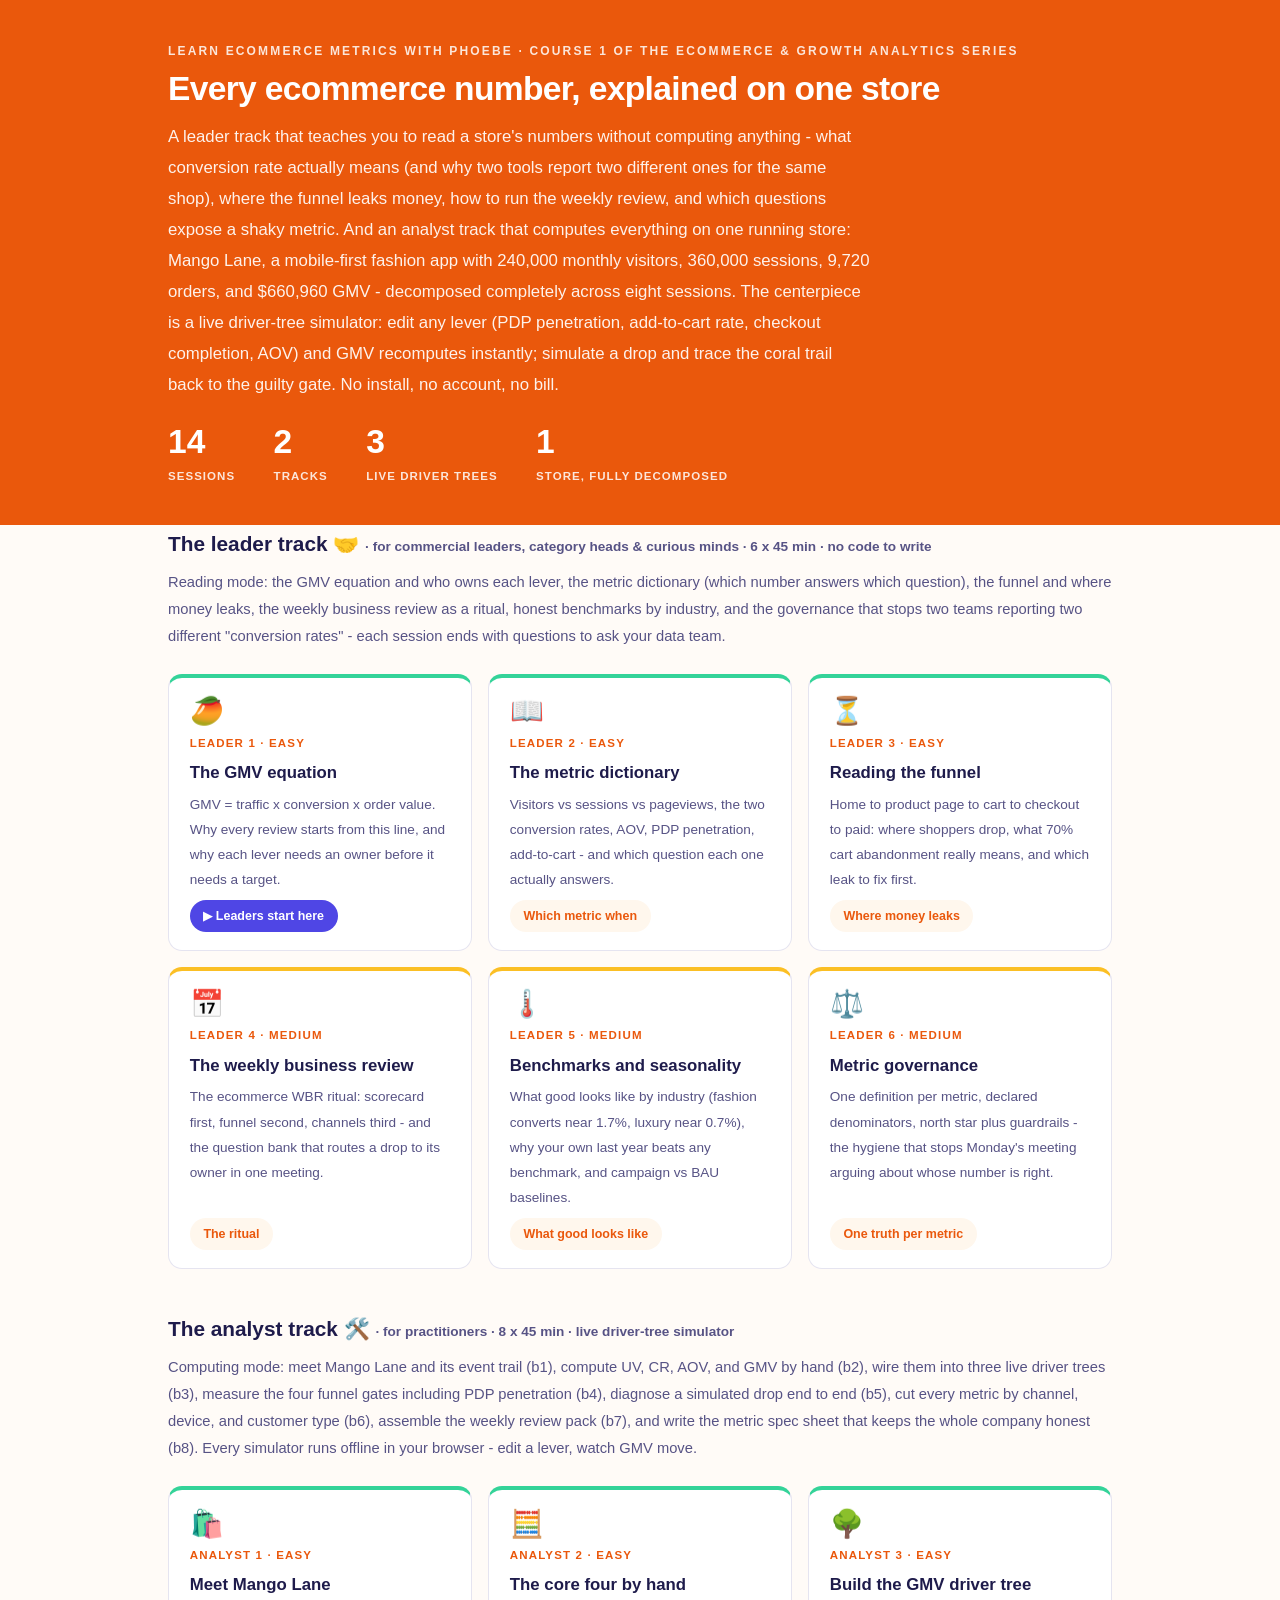
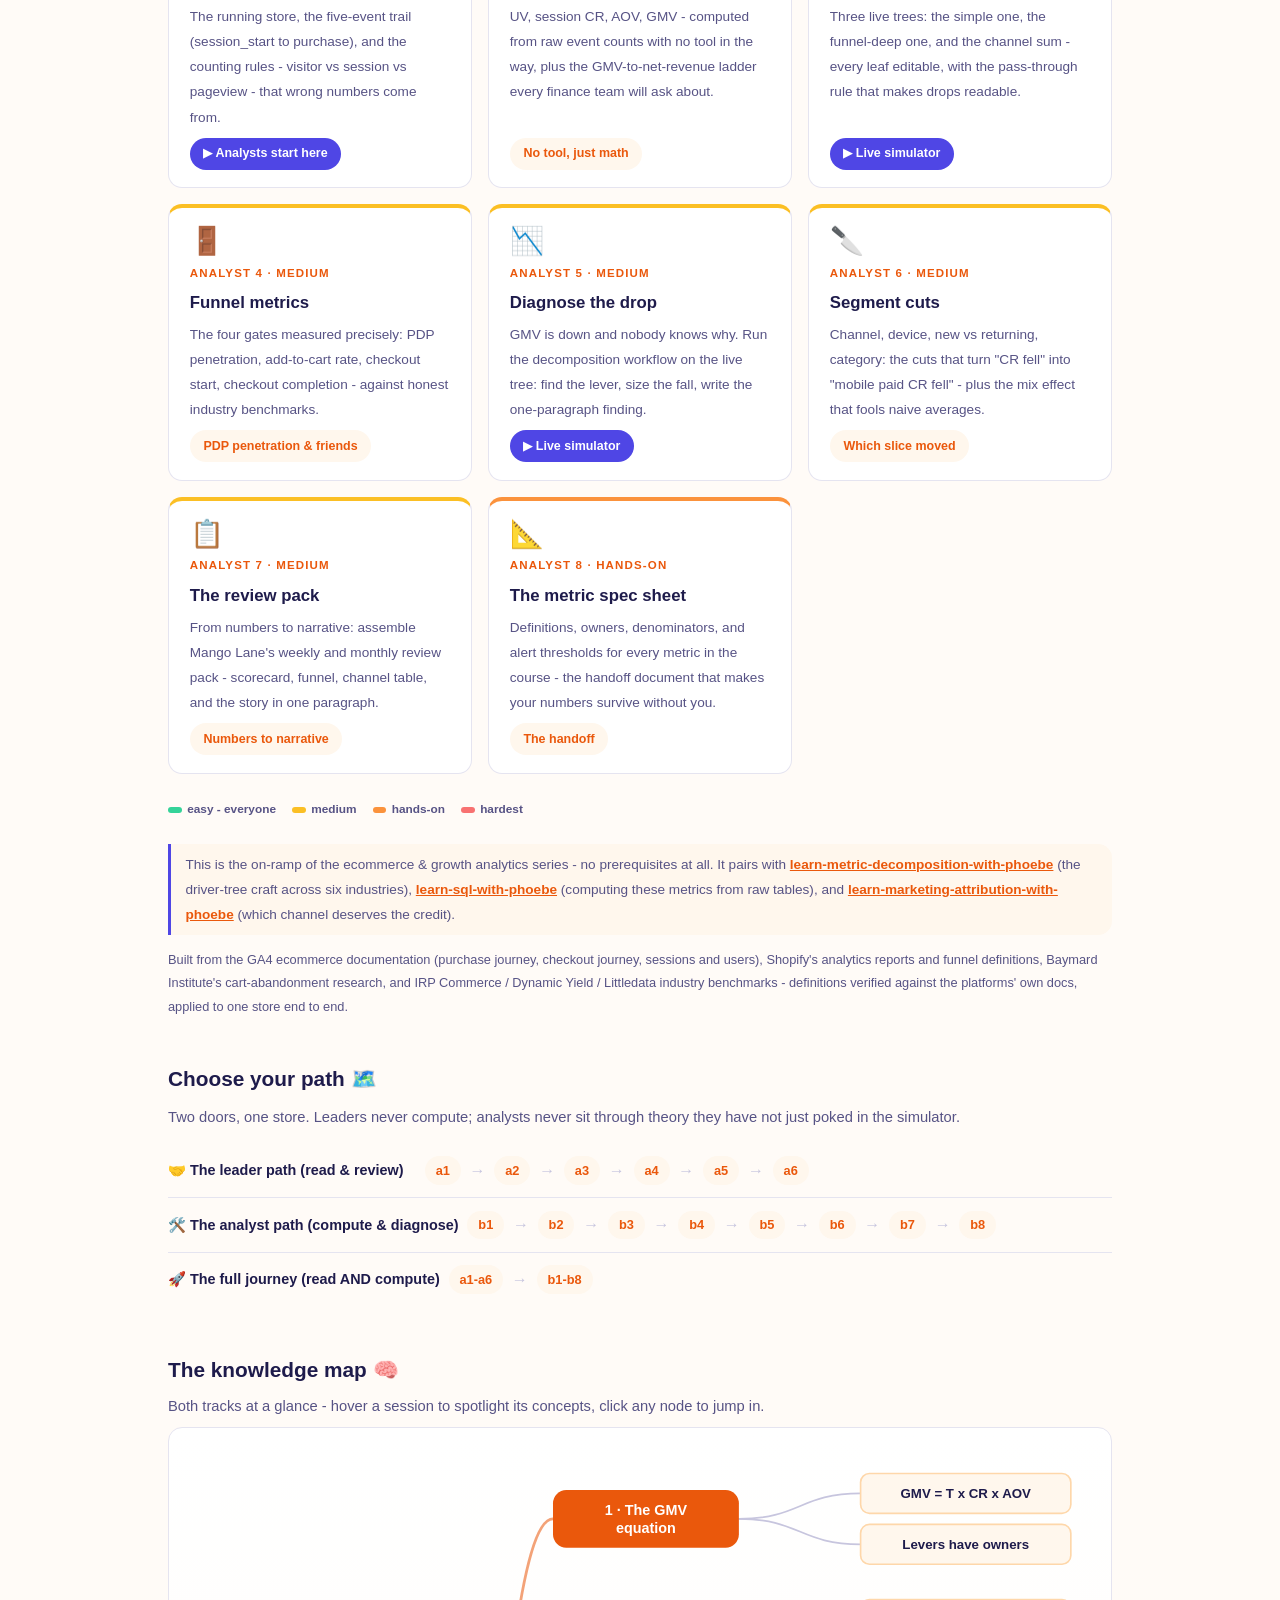
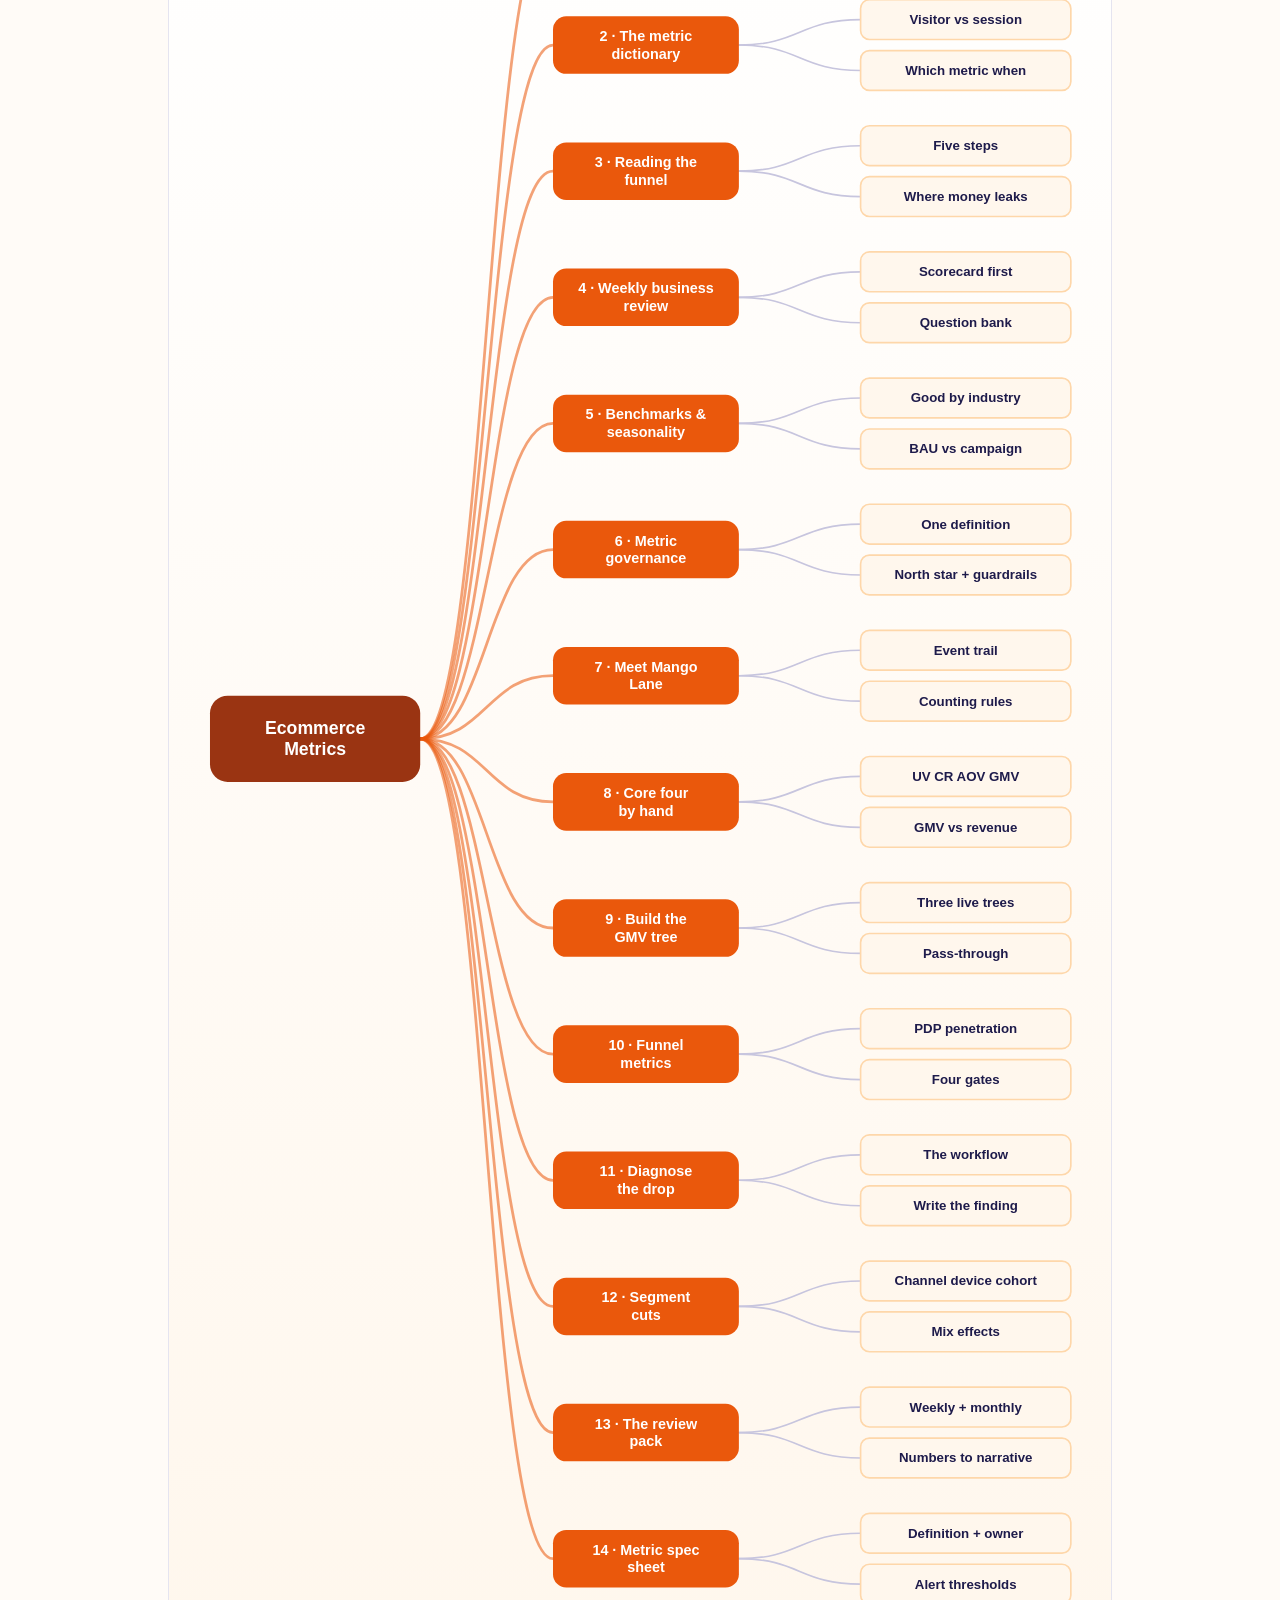
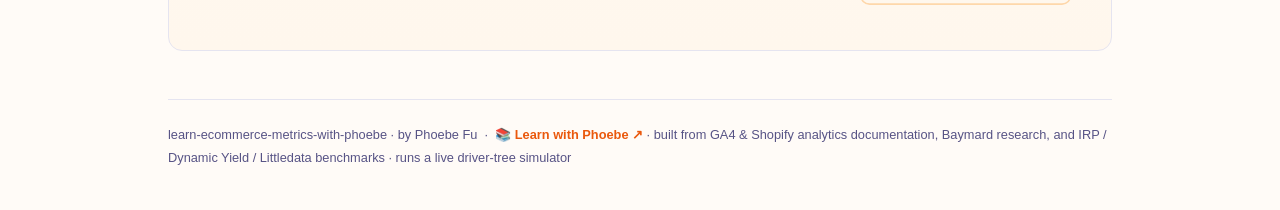
==== commit 86019b61: "Fix unreadable pills and labels: white text on the amber fill The "Real world" pill, build-along ste" ====
--- a/index.html
+++ b/index.html
@@ -19,7 +19,7 @@
 <meta name="twitter:image" content="https://phoebefu6.github.io/learn-ecommerce-metrics-with-phoebe/assets/og-cover.png">
 <!-- social:end -->
 <title>learn ecommerce metrics with phoebe - a two-track course you run in your browser</title>
-<link rel="stylesheet" href="assets/style.css?v=6">
+<link rel="stylesheet" href="assets/style.css?v=10">
 <style>
   .stats-row { display: flex; gap: 2.4rem; margin-top: 1.5rem; flex-wrap: wrap; }
   .stat b { display: block; font-size: 2.1rem; font-weight: 800; line-height: 1.05; font-variant-numeric: tabular-nums; }
--- a/assets/style.css
+++ b/assets/style.css
@@ -88,9 +88,9 @@
 }
 .agenda span { padding: .45rem .3rem; white-space: nowrap; overflow: hidden; text-overflow: ellipsis; }
 .agenda .a1 { background: var(--indigo-deep); }
-.agenda .a2 { background: var(--indigo-mid); }
-.agenda .a3 { background: var(--amber); color: var(--amber-ink); }
-.agenda .a4 { background: var(--indigo-soft); }
+.agenda .a2 { background: var(--indigo-mid); color: var(--ink); }
+.agenda .a3 { background: var(--amber); color: #fff; }
+.agenda .a4 { background: var(--indigo-soft); color: var(--ink); }
 
 /* ---------- toolbar ---------- */
 .toolbar {
@@ -102,8 +102,9 @@
   border-bottom: 1px solid var(--hairline);
   padding: .55rem 0;
 }
-.toolbar .wrap { display: flex; align-items: center; gap: .6rem; }
-.toolbar .crumb { font-size: .8rem; color: var(--muted); font-weight: 600; margin-right: auto; }
+.toolbar .wrap { display: flex; align-items: center; gap: .5rem; flex-wrap: nowrap; }
+.toolbar .crumb { font-size: .8rem; color: var(--muted); font-weight: 600; margin-right: auto; min-width: 0; white-space: nowrap; overflow: hidden; text-overflow: ellipsis; }
+.toolbar .btn { white-space: nowrap; flex: none; padding: .38rem .8rem; font-size: .78rem; line-height: 1.2; }
 .toolbar .crumb a { color: var(--indigo); text-decoration: none; }
 .btn {
   border: 1px solid var(--hairline);
@@ -223,7 +224,7 @@
 .pill.solid { background: var(--indigo); color: #fff; }
 .pill.light { background: var(--indigo-50); color: var(--indigo); }
 .pill.inkpill { background: var(--ink); color: #fff; }
-.pill.amber, .pill.peach { background: var(--amber); color: var(--amber-ink); }
+.pill.amber, .pill.peach { background: var(--amber); color: #fff; }
 .pill.bare { color: var(--faint); }
 
 /* ---------- 4D grid ---------- */
@@ -281,7 +282,7 @@
   padding: .15rem .7rem;
 }
 .prompt-box.bad .label { background: var(--faint); color: var(--ink); }
-.prompt-box.good .label { background: var(--amber); color: var(--amber-ink); }
+.prompt-box.good .label { background: var(--amber); color: #fff; }
 .copy-btn {
   position: absolute;
   top: .7rem;
@@ -298,16 +299,20 @@
   transition: background .15s ease;
 }
 .copy-btn:hover { background: rgba(255,255,255,.22); }
-.copy-btn.copied { background: var(--amber); border-color: var(--amber); color: var(--amber-ink); }
+.copy-btn.copied { background: var(--amber); border-color: var(--amber); color: #fff; }
 
 /* ---------- demo steps ---------- */
 .steps { counter-reset: step; margin: .6rem 0 1rem; }
 .step {
-  display: flex;
-  gap: .9rem;
+  display: grid;
+  grid-template-columns: max-content minmax(0, 1fr);
+  column-gap: .9rem;
+  row-gap: .2rem;
   padding: .85rem 0;
   border-bottom: .5px solid var(--hairline);
 }
+.step > * { grid-column: 2; min-width: 0; }
+.step > .prompt-box { margin: .8rem 0 .4rem; }
 .step:last-child { border-bottom: none; }
 .step::before {
   counter-increment: step;
@@ -346,7 +351,7 @@
 .callout.example .ex-pill {
   display: inline-block;
   background: var(--amber);
-  color: var(--amber-ink);
+  color: #fff;
   border-radius: 999px;
   padding: .15rem .7rem;
   font-size: .68rem;
@@ -688,7 +693,7 @@
   font-family: inherit; transition: all .14s ease; white-space: nowrap;
 }
 .sql-btn:hover { background: rgba(255,255,255,.2); }
-.sql-btn.sql-run { background: var(--amber); color: var(--amber-ink); border-color: var(--amber); }
+.sql-btn.sql-run { background: var(--amber); color: #fff; border-color: var(--amber); }
 .sql-btn.sql-run:hover { filter: brightness(1.05); }
 .sql-label {
   display: block;
@@ -839,7 +844,10 @@
   /* 44px tap targets */
   details.card summary { min-height: 44px; }
   .qopt { min-height: 44px; display: flex; align-items: center; padding: .7rem .9rem; }
-  .toolbar .btn, .pagefoot a { min-height: 44px; display: inline-flex; align-items: center; }
+  .toolbar .btn, .pagefoot a { min-height: 44px; display: inline-flex; align-items: center; justify-content: center; }
+  .toolbar .crumb, .toolbar #zoom-toggle { display: none; }
+  .toolbar .btn { flex: 1 1 0; padding: .3rem .4rem; font-size: .72rem; }
+  table.clean { display: block; overflow-x: auto; -webkit-overflow-scrolling: touch; }
 }
 
 @media (max-width: 640px) {
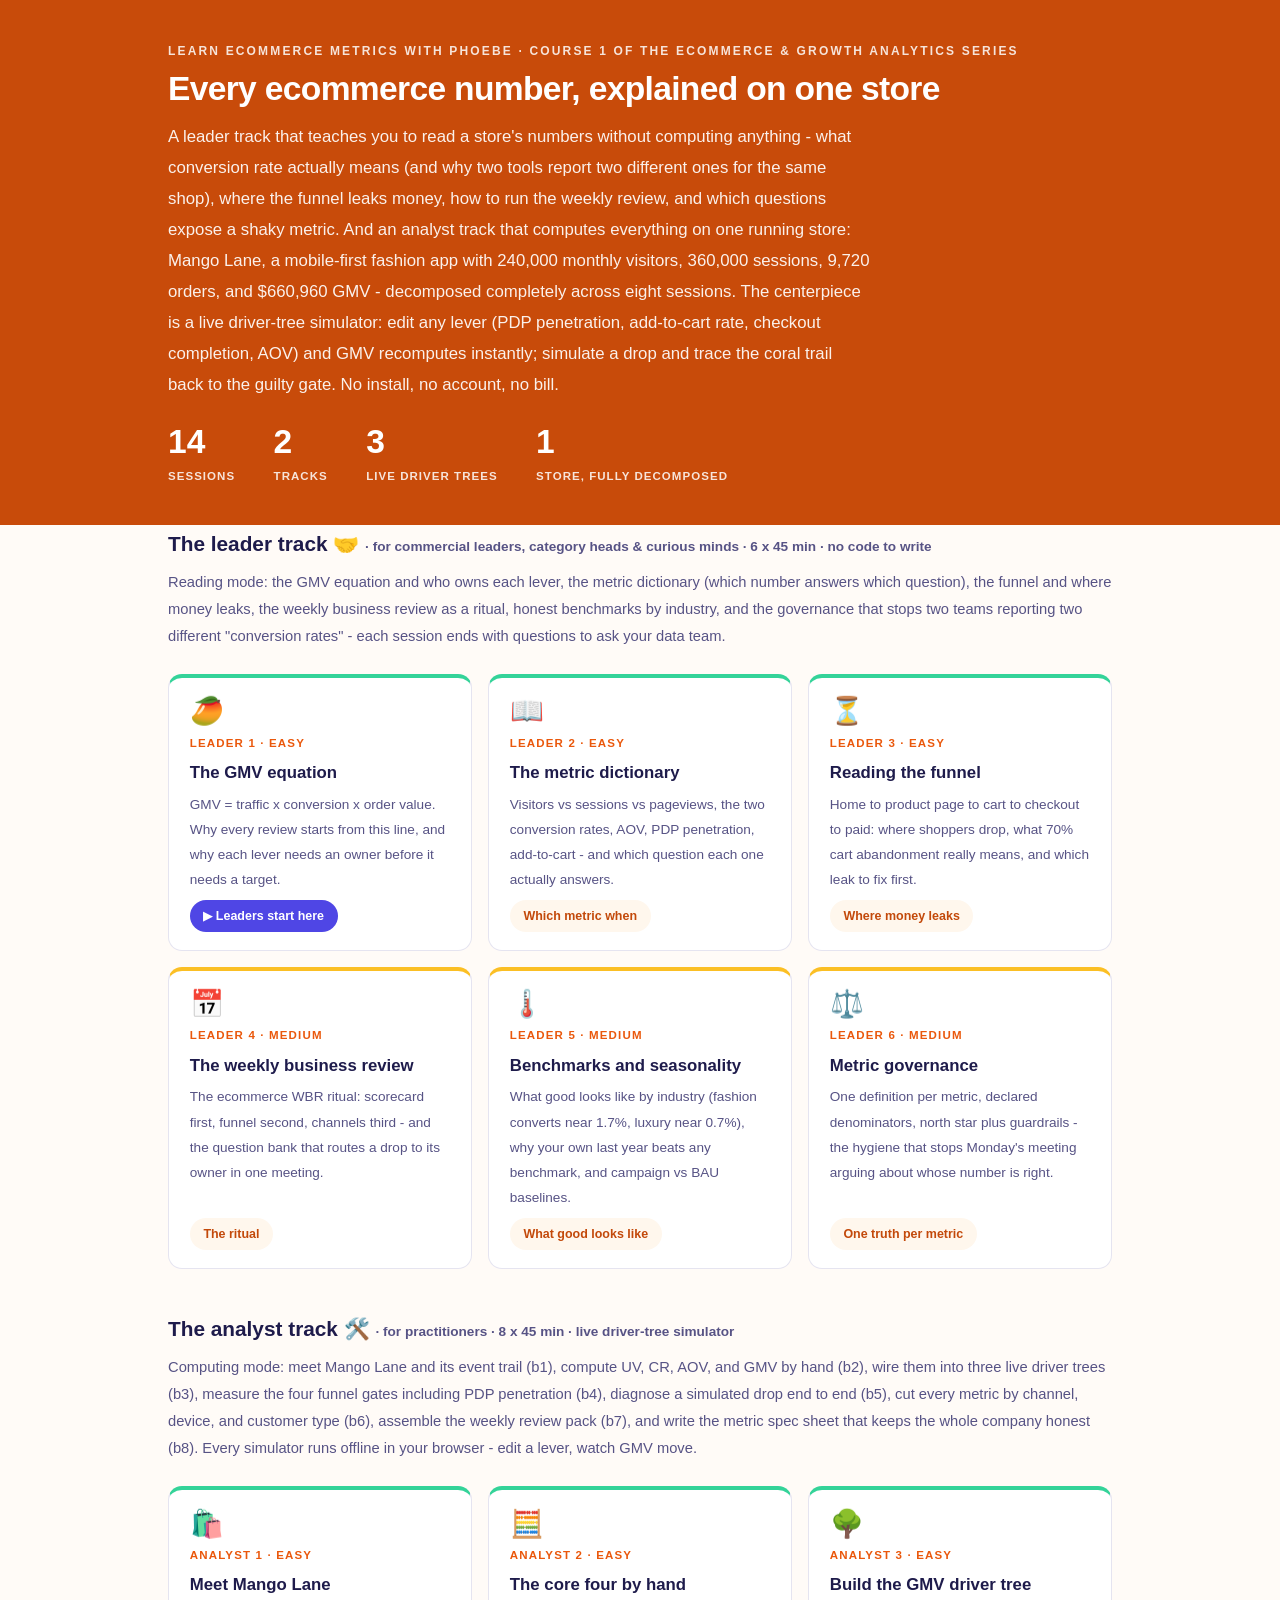
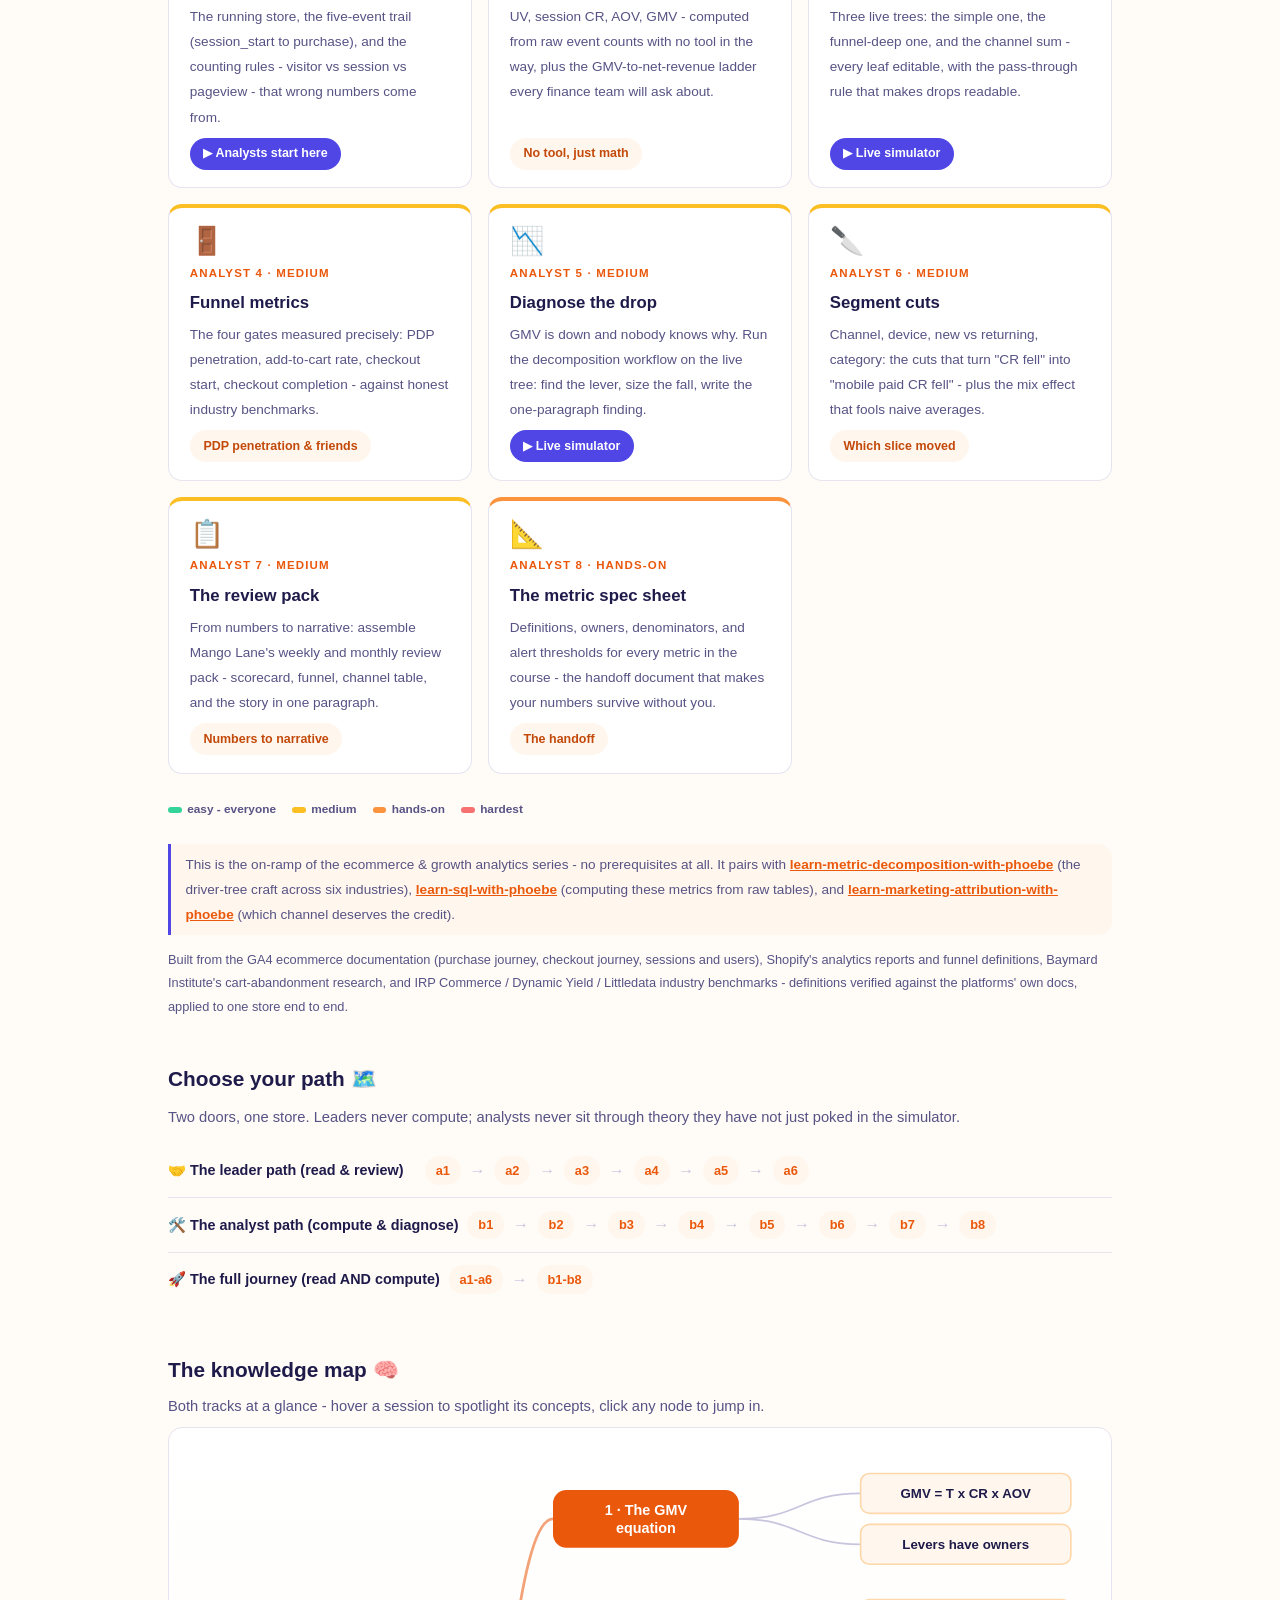
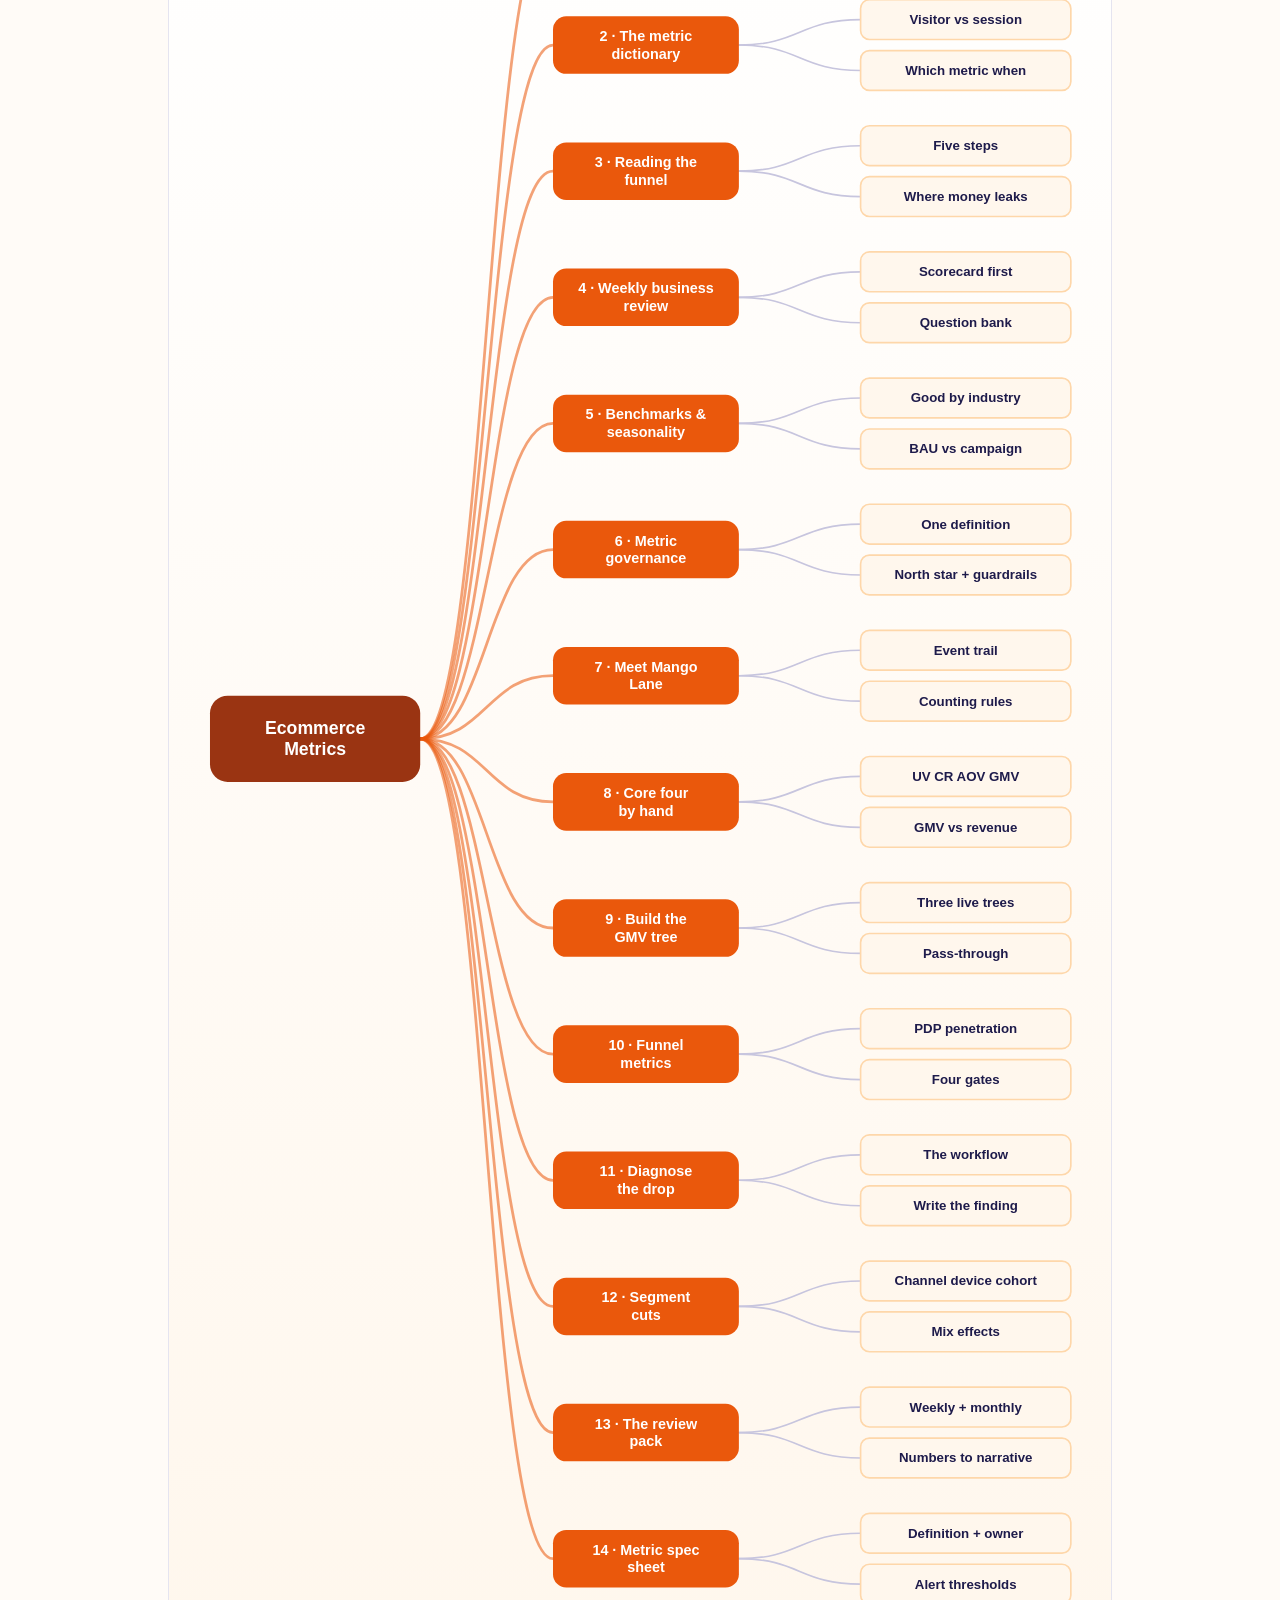
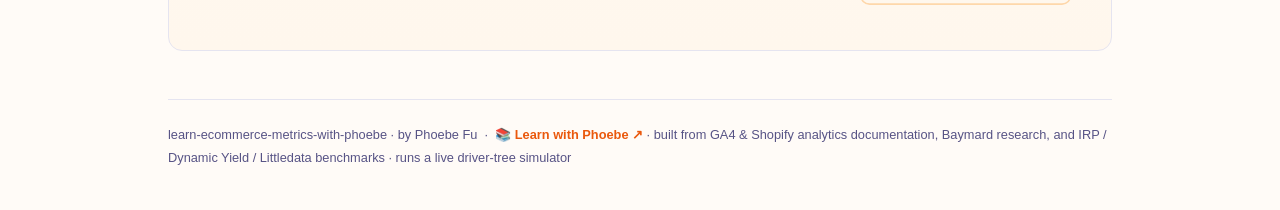
==== commit b94d387f: "Raise every text-on-fill pair to WCAG AA (lowest was 3.4:1) 12 rule(s) drew text on a solid fill bel" ====
--- a/index.html
+++ b/index.html
@@ -19,7 +19,7 @@
 <meta name="twitter:image" content="https://phoebefu6.github.io/learn-ecommerce-metrics-with-phoebe/assets/og-cover.png">
 <!-- social:end -->
 <title>learn ecommerce metrics with phoebe - a two-track course you run in your browser</title>
-<link rel="stylesheet" href="assets/style.css?v=10">
+<link rel="stylesheet" href="assets/style.css?v=11">
 <style>
   .stats-row { display: flex; gap: 2.4rem; margin-top: 1.5rem; flex-wrap: wrap; }
   .stat b { display: block; font-size: 2.1rem; font-weight: 800; line-height: 1.05; font-variant-numeric: tabular-nums; }
--- a/assets/style.css
+++ b/assets/style.css
@@ -3,6 +3,9 @@
    (CSS var names still read --indigo/--amber; they hold tangerine/indigo values.) */
 
 :root {
+  --indigo-solid: #C84B0A;
+  --indigo-text: #C3490A;
+  --fill-solid: #C84B0A;
   --indigo: #EA580C;
   --indigo-deep: #9A3412;
   --indigo-mid: #FB923C;
@@ -39,7 +42,7 @@
 
 /* ---------- header band ---------- */
 .masthead {
-  background: var(--indigo);
+  background: var(--indigo-solid);
   color: #fff;
   padding: 2.5rem 0 2.25rem;
 }
@@ -71,7 +74,7 @@
   font-weight: 600;
   white-space: nowrap;
 }
-.chip.level { background: #fff; color: var(--indigo); }
+.chip.level { background: #fff; color: var(--indigo-text); }
 .chip.audience { background: rgba(255,255,255,.16); color: #fff; border: 1px solid rgba(255,255,255,.35); }
 .chip.time { background: var(--ink); color: #fff; font-variant-numeric: tabular-nums; }
 
@@ -119,7 +122,7 @@
   transition: all .15s ease;
 }
 .btn:hover { border-color: var(--indigo); color: var(--indigo); }
-.btn.primary { background: var(--indigo); border-color: var(--indigo); color: #fff; }
+.btn.primary { background: var(--indigo-solid); border-color: var(--indigo-solid); color: #fff; }
 .btn.primary:hover { background: var(--indigo-deep); }
 
 /* ---------- sections ---------- */
@@ -153,7 +156,7 @@
   text-transform: uppercase;
   letter-spacing: .08em;
 }
-.tag.concept { background: var(--indigo-50); color: var(--indigo); }
+.tag.concept { background: var(--indigo-50); color: var(--indigo-text); }
 .tag.demo { background: var(--amber-50); color: var(--amber-ink); }
 .tag.exercise { background: var(--ink); color: #fff; }
 
@@ -169,7 +172,7 @@
   border-radius: 999px;
   flex: none;
 }
-.mode.live { background: var(--indigo); color: #fff; }
+.mode.live { background: var(--indigo-solid); color: #fff; }
 .mode.self { background: #fff; color: var(--muted); border: 1px solid var(--hairline); }
 
 /* ---------- accordions ---------- */
@@ -221,8 +224,8 @@
   font-size: .78rem;
   font-weight: 600;
 }
-.pill.solid { background: var(--indigo); color: #fff; }
-.pill.light { background: var(--indigo-50); color: var(--indigo); }
+.pill.solid { background: var(--indigo-solid); color: #fff; }
+.pill.light { background: var(--indigo-50); color: var(--indigo-text); }
 .pill.inkpill { background: var(--ink); color: #fff; }
 .pill.amber, .pill.peach { background: var(--amber); color: #fff; }
 .pill.bare { color: var(--faint); }
@@ -271,7 +274,7 @@
   position: absolute;
   top: -0.7rem;
   left: 1rem;
-  background: var(--indigo);
+  background: var(--indigo-solid);
   color: #fff;
   font-family: "Inter", -apple-system, sans-serif;
   font-size: .68rem;
@@ -321,7 +324,7 @@
   width: 1.7rem; height: 1.7rem;
   border-radius: 999px;
   background: var(--indigo-50);
-  color: var(--indigo);
+  color: var(--indigo-text);
   font-weight: 700;
   font-size: .85rem;
   display: inline-flex;
@@ -557,7 +560,7 @@
   font-variant-numeric: tabular-nums;
 }
 .journey a:hover { border-color: #fff; transform: scale(1.12); }
-.journey a.here { background: #fff; color: var(--indigo); border-color: #fff; }
+.journey a.here { background: #fff; color: var(--indigo-text); border-color: #fff; }
 .journey a.dd-chip { width: auto; border-radius: 999px; padding: 0 .7rem; font-size: .72rem; }
 
 /* ---------- check-yourself quiz ---------- */
@@ -585,7 +588,7 @@
   transition: all .15s ease;
 }
 .quiz-q .qopt:hover { border-color: var(--indigo); background: var(--indigo-50); }
-.quiz-q .qopt.correct { background: var(--indigo); border-color: var(--indigo); color: #fff; font-weight: 600; }
+.quiz-q .qopt.correct { background: var(--indigo-solid); border-color: var(--indigo-solid); color: #fff; font-weight: 600; }
 .quiz-q .qopt.correct::after { content: "  ✓"; }
 .quiz-q .qopt.wrong { background: #FEF2F2; border-color: #FCA5A5; color: #991B1B; animation: qshake .3s ease; }
 .quiz-q .qopt.wrong::after { content: "  ✗ try again"; font-size: .78rem; }
@@ -764,7 +767,7 @@
 .tree-suffix { font-size: 12px; font-weight: 600; color: #575385; }
 .tree-delta { position: absolute; top: -10px; right: -8px; font-size: 10.5px; font-weight: 800; padding: 2px 7px; border-radius: 999px; }
 .tree-delta.down { background: #4F46E5; color: #FFFFFF; }
-.tree-delta.up { background: #EA580C; color: #FFFFFF; }
+.tree-delta.up { background: var(--fill-solid); color: #FFFFFF; }
 .tree-kids { display: flex; gap: 16px; margin-top: 26px; position: relative; align-items: flex-start; justify-content: center; }
 .tree-kids::before { content: ""; position: absolute; top: -14px; left: 50%; width: 1.5px; height: 14px; background: #FED7AA; }
 .tree-kids > .tree-node-wrap { position: relative; }
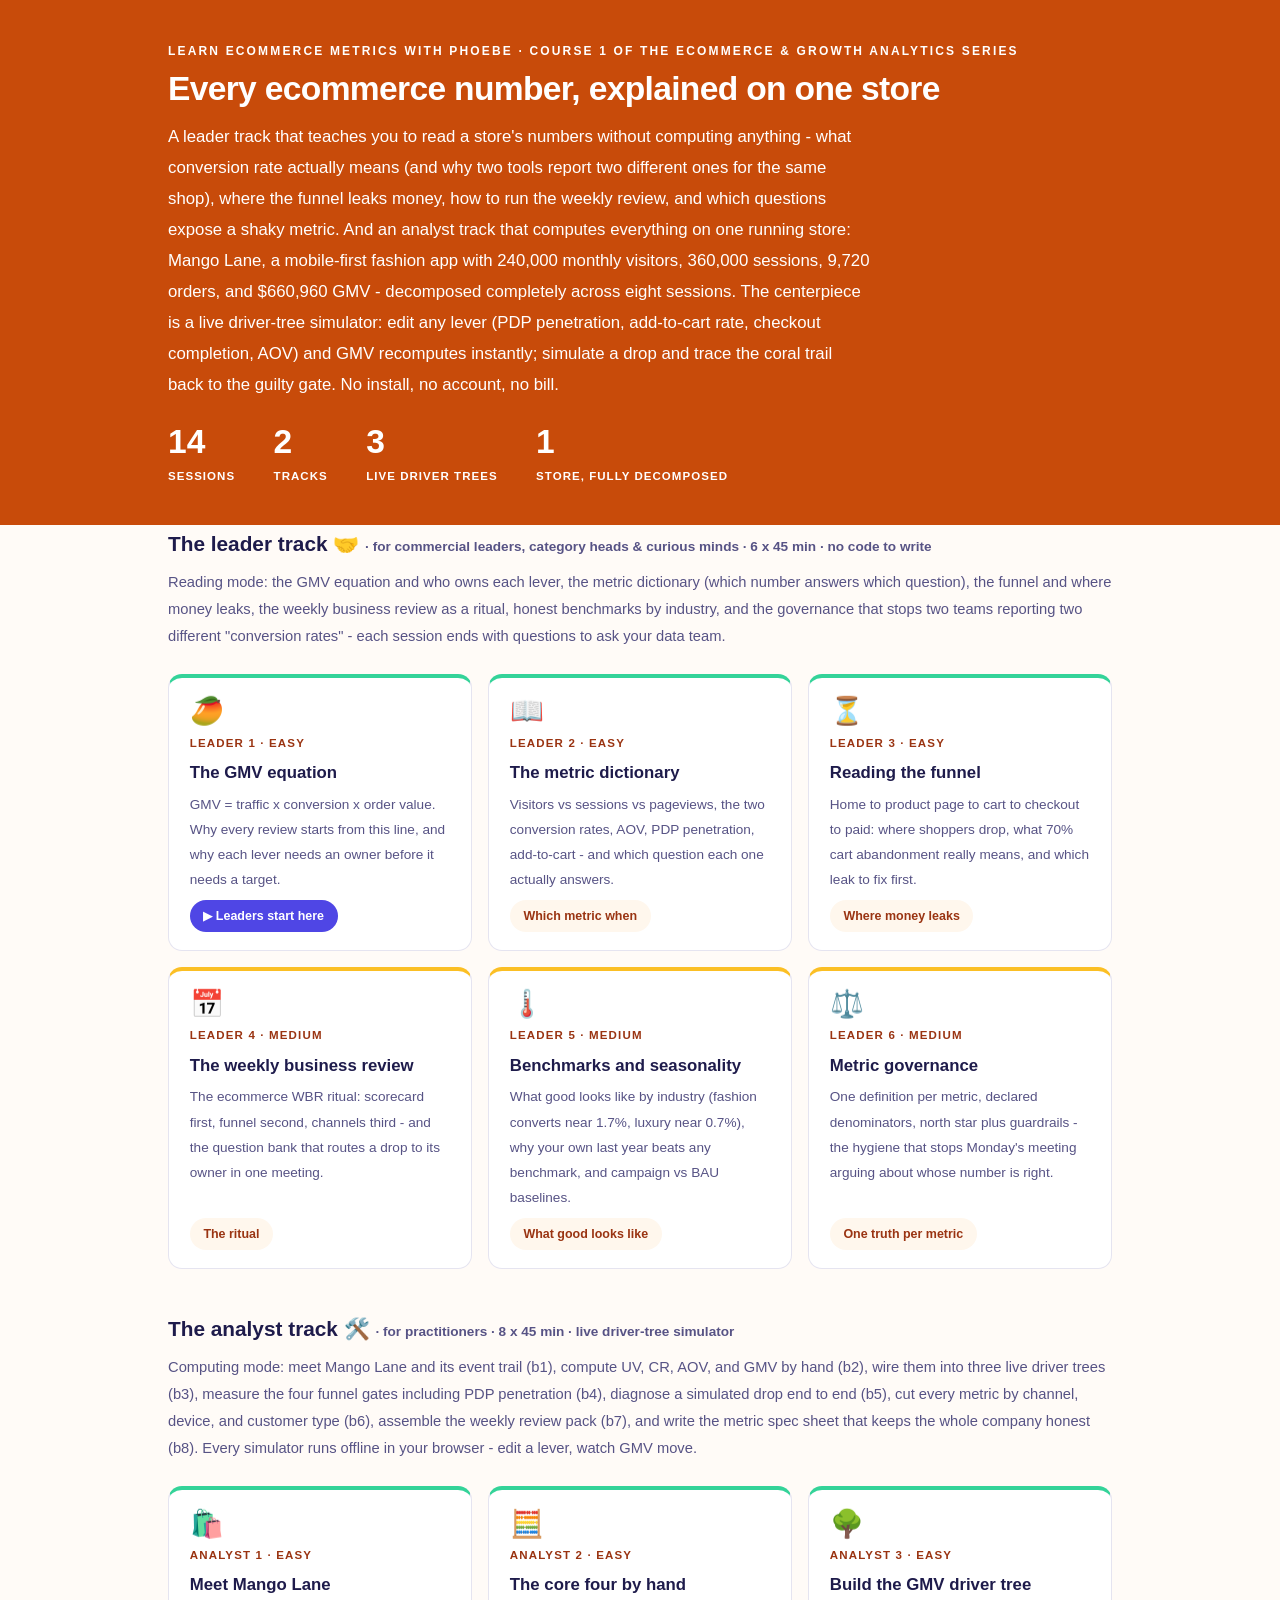
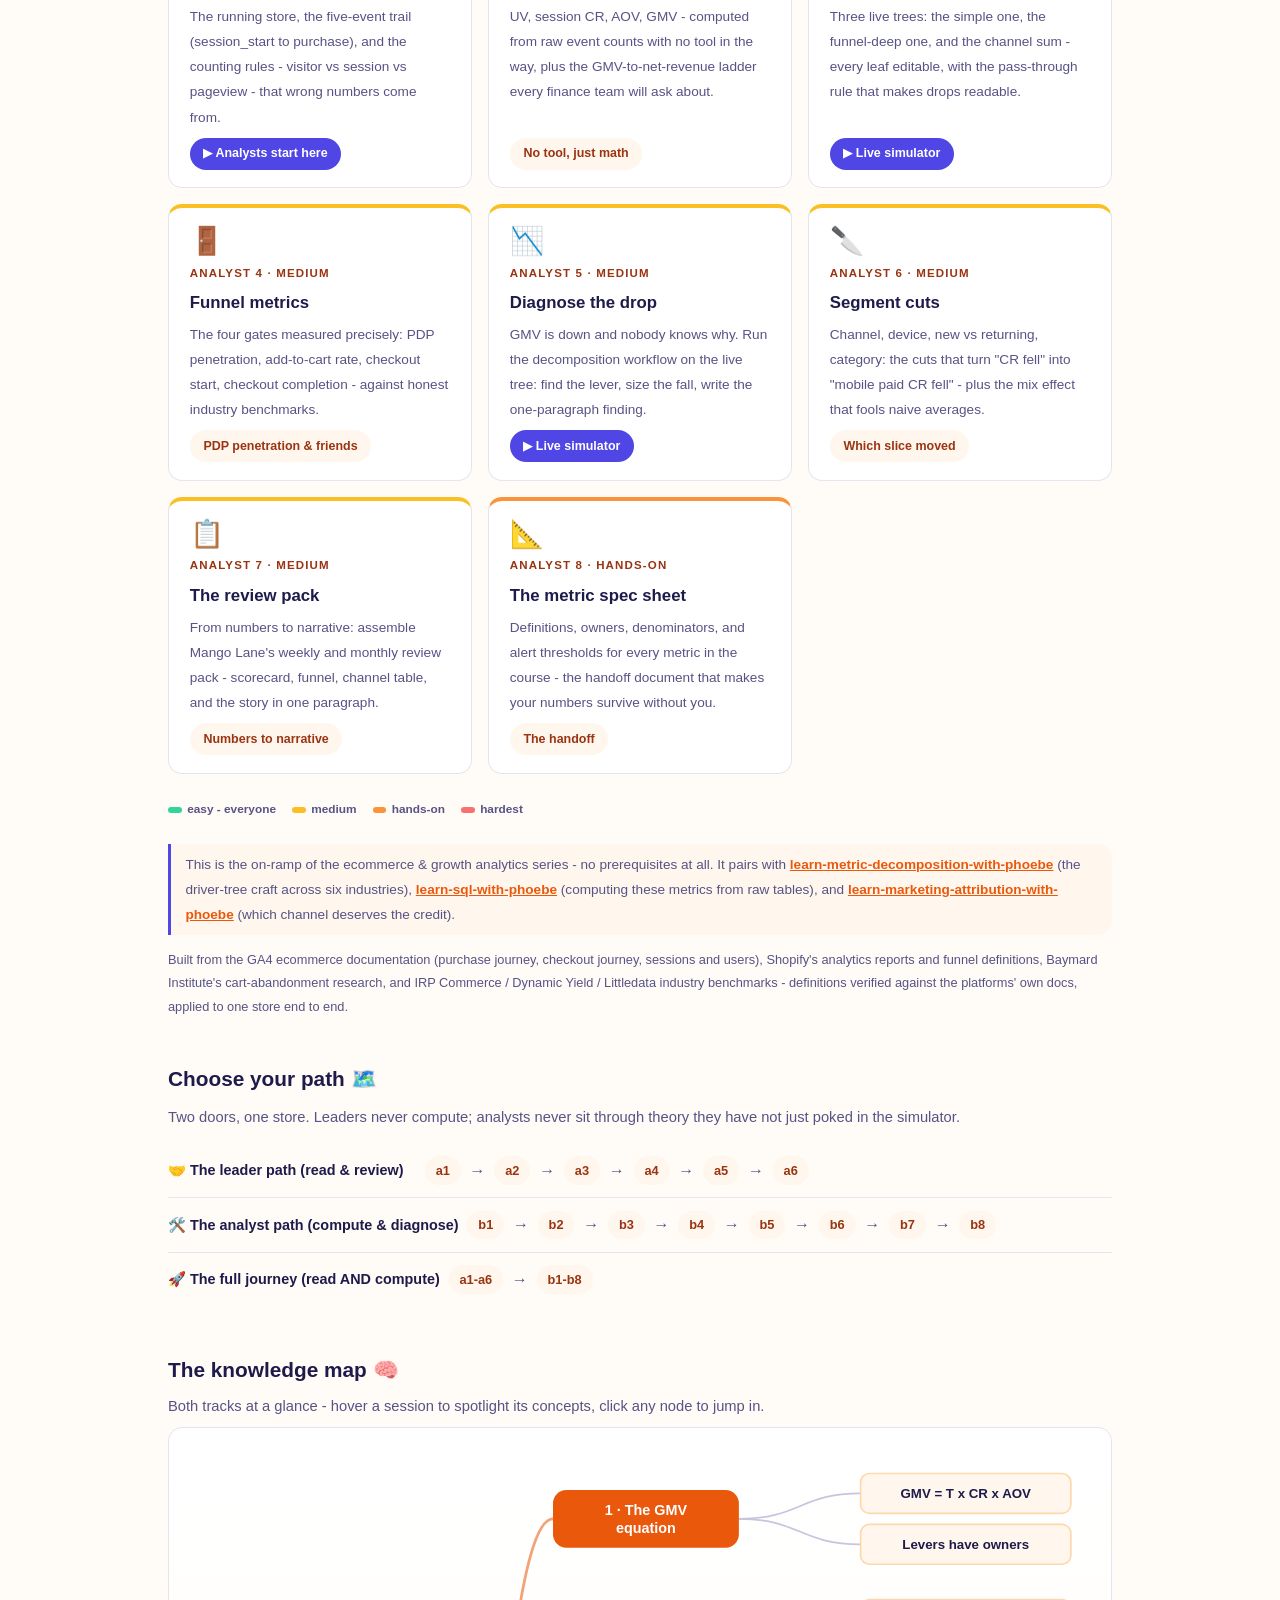
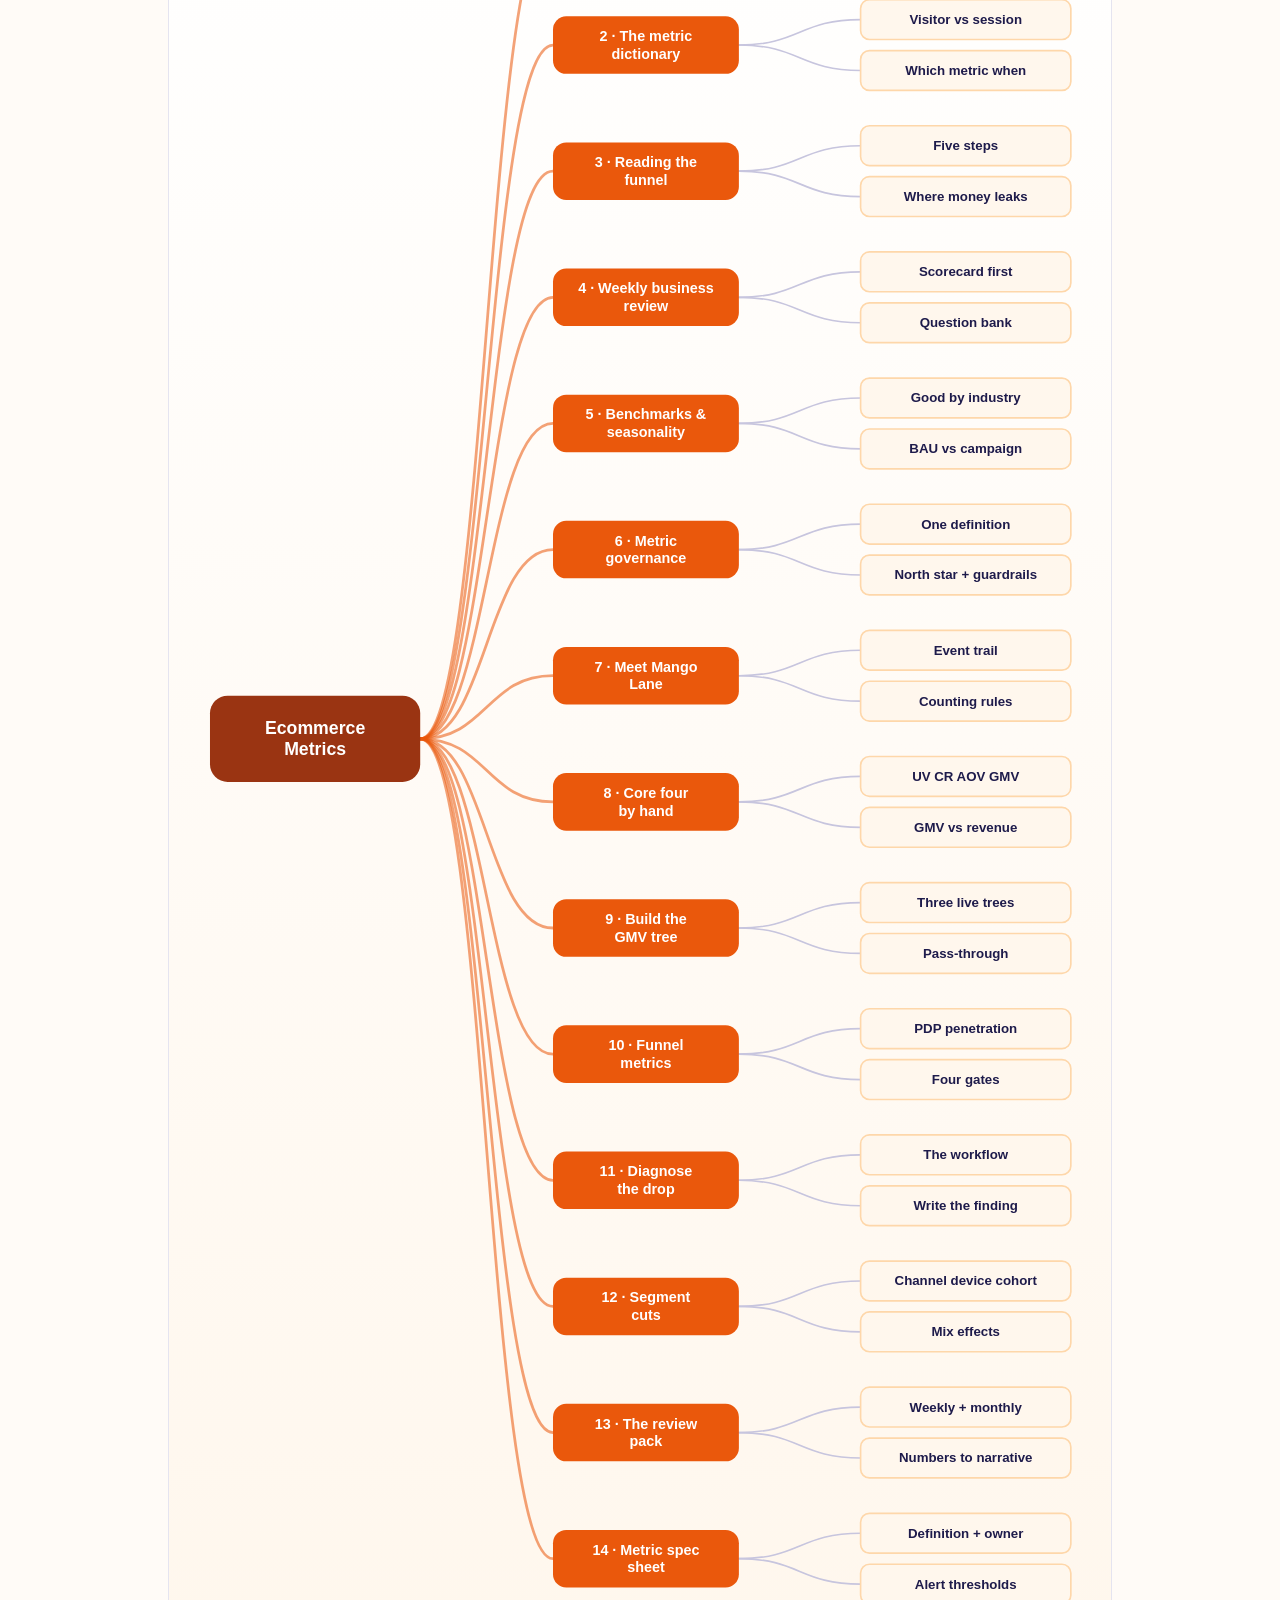
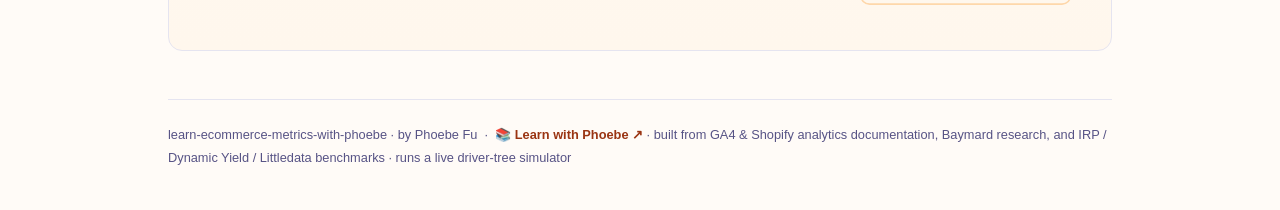
==== commit 5a47586e: "Light surfaces everywhere: lightbox, cheat panel, code boxes; contrast and phone-width fixes Every d" ====
--- a/index.html
+++ b/index.html
@@ -19,11 +19,11 @@
 <meta name="twitter:image" content="https://phoebefu6.github.io/learn-ecommerce-metrics-with-phoebe/assets/og-cover.png">
 <!-- social:end -->
 <title>learn ecommerce metrics with phoebe - a two-track course you run in your browser</title>
-<link rel="stylesheet" href="assets/style.css?v=11">
+<link rel="stylesheet" href="assets/style.css?v=32">
 <style>
   .stats-row { display: flex; gap: 2.4rem; margin-top: 1.5rem; flex-wrap: wrap; }
   .stat b { display: block; font-size: 2.1rem; font-weight: 800; line-height: 1.05; font-variant-numeric: tabular-nums; }
-  .stat span { font-size: .72rem; opacity: .85; text-transform: uppercase; letter-spacing: .09em; font-weight: 600; }
+  .stat span { font-size: .72rem; opacity: 1; text-transform: uppercase; letter-spacing: .09em; font-weight: 600; }
 
   .course-grid { display: grid; grid-template-columns: repeat(auto-fit, minmax(17rem, 1fr)); gap: 1rem; margin-top: 1.5rem; }
   .course-card {
@@ -60,9 +60,9 @@
   .path { display: flex; gap: .55rem; align-items: center; padding: .75rem 0; border-bottom: .5px solid var(--hairline); flex-wrap: wrap; }
   .path:last-child { border-bottom: none; }
   .path b { min-width: 15.5rem; font-size: .9rem; }
-  .path .pstep { background: var(--indigo-50); color: var(--indigo); border-radius: 999px; padding: .16rem .68rem; font-weight: 700; font-size: .8rem; text-decoration: none; transition: all .12s ease; }
+  .path .pstep { background: var(--indigo-50); color: var(--indigo-deep); border-radius: 999px; padding: .16rem .68rem; font-weight: 700; font-size: .8rem; text-decoration: none; transition: all .12s ease; }
   .path .pstep:hover { background: var(--indigo); color: #fff; }
-  .path .parr { color: var(--faint); font-weight: 700; }
+  .path .parr { color: var(--muted); font-weight: 700; }
 
   .mm-section { margin-top: 1.6rem; }
   .mm-section h2 { font-size: 1.3rem; font-weight: 800; margin-bottom: .2rem; }
@@ -75,6 +75,7 @@
   .mm-link:hover .mm-node rect { filter: brightness(1.06); }
   .mm-edge { transition: opacity .15s ease; }
 </style>
+<style>/* contrast-patch-2 */ .cnum, .course-card .cnum, .paths a, .pagefoot a, .pstep, .path .pstep { color: var(--indigo-deep); }</style>
 </head>
 <body>
 
@@ -320,6 +321,6 @@
 };
 </script>
 <script src="assets/mindmap.js?v=6"></script>
-<script src="assets/app.js?v=6"></script>
+<script src="assets/app.js?v=32"></script>
 </body>
 </html>
--- a/assets/style.css
+++ b/assets/style.css
@@ -19,8 +19,8 @@
   --amber-ink: #1E1B4B;
   --amber-50: #EEF2FF;
   --paper: #FFFBF7;
-  --code-bg: #191645;
-  --code-ink: #E0E7FF;
+  --code-bg: #FFF7ED;
+  --code-ink: #1E1B4B;
   --radius: 14px;
 }
 
@@ -50,7 +50,7 @@
   font-size: .75rem;
   letter-spacing: .18em;
   text-transform: uppercase;
-  opacity: .85;
+  opacity: 1;
   font-weight: 600;
 }
 .masthead h1 {
@@ -61,7 +61,7 @@
   letter-spacing: -.02em;
 }
 .masthead h1 .accent { color: inherit; }
-.masthead .sub { font-size: 1.05rem; opacity: .92; max-width: 44rem; }
+.masthead .sub { font-size: 1.05rem; opacity: 1; max-width: 44rem; }
 
 .chip-row { display: flex; flex-wrap: wrap; gap: .5rem; margin-top: 1.1rem; }
 .chip {
@@ -75,7 +75,7 @@
   white-space: nowrap;
 }
 .chip.level { background: #fff; color: var(--indigo-text); }
-.chip.audience { background: rgba(255,255,255,.16); color: #fff; border: 1px solid rgba(255,255,255,.35); }
+.chip.audience { background: rgba(255,255,255,.08); color: #fff; border: 1px solid rgba(255,255,255,.35); }
 .chip.time { background: var(--ink); color: #fff; font-variant-numeric: tabular-nums; }
 
 /* ---------- agenda bar ---------- */
@@ -228,7 +228,7 @@
 .pill.light { background: var(--indigo-50); color: var(--indigo-text); }
 .pill.inkpill { background: var(--ink); color: #fff; }
 .pill.amber, .pill.peach { background: var(--amber); color: #fff; }
-.pill.bare { color: var(--faint); }
+.pill.bare { color: var(--muted); }
 
 /* ---------- 4D grid ---------- */
 .grid-2 { display: grid; grid-template-columns: repeat(auto-fit, minmax(15rem, 1fr)); gap: .8rem; margin: .5rem 0 1rem; }
@@ -257,10 +257,11 @@
 table.clean td:first-child { font-weight: 600; }
 
 /* ---------- prompt boxes ---------- */
-.prompt-box {
+.prompt-box{
   position: relative;
-  background: var(--code-bg);
-  color: var(--code-ink);
+  background: #FFF7ED;
+  border: 1px solid #E5E4F0;
+  color: #1E1B4B;
   border-radius: var(--radius);
   padding: 1.1rem 1.2rem;
   margin: 1rem 0 1.2rem;
@@ -270,12 +271,12 @@
   white-space: pre-wrap;
   word-break: break-word;
 }
-.prompt-box .label {
+.prompt-box .label{
   position: absolute;
   top: -0.7rem;
   left: 1rem;
-  background: var(--indigo-solid);
-  color: #fff;
+  background: #C64A0A;
+  color: #FFFFFF;
   font-family: "Inter", -apple-system, sans-serif;
   font-size: .68rem;
   font-weight: 700;
@@ -286,13 +287,13 @@
 }
 .prompt-box.bad .label { background: var(--faint); color: var(--ink); }
 .prompt-box.good .label { background: var(--amber); color: #fff; }
-.copy-btn {
+.copy-btn{
   position: absolute;
   top: .7rem;
   right: .7rem;
-  background: rgba(255,255,255,.1);
-  border: 1px solid rgba(255,255,255,.25);
-  color: #fff;
+  background: #FFFFFF;
+  border: 1px solid #E5E4F0;
+  color: #1E1B4B;
   border-radius: 999px;
   padding: .25rem .8rem;
   font-size: .72rem;
@@ -301,7 +302,7 @@
   font-family: "Inter", -apple-system, sans-serif;
   transition: background .15s ease;
 }
-.copy-btn:hover { background: rgba(255,255,255,.22); }
+.copy-btn:hover { background: #E5E4F0; }
 .copy-btn.copied { background: var(--amber); border-color: var(--amber); color: #fff; }
 
 /* ---------- demo steps ---------- */
@@ -391,11 +392,11 @@
   gap: .4rem;
 }
 
-.lightbox {
+.lightbox{
   position: fixed;
   inset: 0;
   z-index: 100;
-  background: rgba(30,27,75,.9);
+  background: rgba(255,251,247,.97);
   display: none;
   align-items: center;
   justify-content: center;
@@ -403,8 +404,10 @@
   cursor: zoom-out;
 }
 .lightbox.open { display: flex; }
-.lightbox .inner {
+.lightbox .inner{
   background: #fff;
+  border: 1px solid #E5E4F0;
+  box-shadow: 0 10px 40px rgba(30,27,75,.14);
   border-radius: var(--radius);
   padding: 2rem;
   max-width: 94vw;
@@ -412,13 +415,12 @@
   overflow: auto;
 }
 .lightbox .inner svg, .lightbox .inner img { width: min(88vw, 70rem); height: auto; }
-.lightbox .close-hint {
+.lightbox .close-hint{
   position: fixed;
   top: 1rem; right: 1.4rem;
-  color: #fff;
+  color: #1E1B4B;
   font-size: .8rem;
   font-weight: 600;
-  opacity: .8;
 }
 
 /* ---------- courses covered ---------- */
@@ -437,19 +439,20 @@
 .covered-row .note { margin-left: auto; color: var(--muted); font-size: .78rem; text-align: right; }
 
 /* ---------- cheat sheet footer ---------- */
-.cheat {
-  background: var(--ink);
-  color: #fff;
+.cheat{
+  background: #FFF7ED;
+  border: 1px solid #E5E4F0;
+  color: #1E1B4B;
   border-radius: var(--radius);
   padding: 1.6rem 1.6rem 1.3rem;
   margin-top: 3rem;
 }
 .cheat h3 { font-size: 1.1rem; margin-bottom: 1rem; }
-.cheat h3 span { color: var(--indigo-soft); }
+.cheat h3 span { color: #9A3412; }
 .cheat .grid-2 { gap: 1rem; }
 .cheat .cheat-item { border-left: 3px solid var(--indigo-mid); padding-left: .8rem; }
-.cheat .cheat-item b { display: block; font-size: .85rem; color: var(--indigo-soft); }
-.cheat .cheat-item span { font-size: .82rem; opacity: .85; }
+.cheat .cheat-item b { display: block; font-size: .85rem; color: #9A3412; }
+.cheat .cheat-item span { font-size: .82rem; color: #575385; }
 
 footer.pagefoot {
   border-top: 1px solid var(--hairline);
@@ -544,7 +547,7 @@
   margin-top: 1.1rem;
   flex-wrap: wrap;
 }
-.journey .jlabel { font-size: .7rem; font-weight: 700; text-transform: uppercase; letter-spacing: .09em; opacity: .8; margin-right: .3rem; }
+.journey .jlabel { font-size: .7rem; font-weight: 700; text-transform: uppercase; letter-spacing: .09em; opacity: 1; margin-right: .3rem; }
 .journey a {
   width: 1.7rem; height: 1.7rem;
   border-radius: 999px;
@@ -890,3 +893,32 @@
   color: var(--pv-flag);
 }
 /* === /LWP-PATCH === */
+/* layout-patch-3: phone-width overflow (2026-10-10) */
+.sql-bar { flex-wrap: wrap; }
+@media (max-width: 480px) {
+  .covered-row { flex-wrap: wrap; }
+  .covered-row .note { margin-left: 0; text-align: left; flex-basis: 100%; }
+  details.card summary { flex-wrap: wrap; }
+  details.card summary .mini { white-space: normal; }
+  .wk, .sqlbox, .prompt-box, pre { max-width: 100%; overflow-x: auto; }
+  .mono, code, strong, .note { overflow-wrap: anywhere; }
+  select, input[type=range], label { max-width: 100%; }
+  canvas, svg, img { max-width: 100%; height: auto; }
+  .tree-kids, .tree-node-wrap, .tree-node, .rb-night, .al-row, .gd-field, .tl-row, .sl-row { max-width: 100%; overflow-x: auto; }
+  .tl-cols, .sl-cols, .bb-cols, .ev-cols, [class$="-cols"] { grid-template-columns: 1fr !important; display: grid; }
+  .tl-cols > *, .sl-cols > *, [class$="-cols"] > * { min-width: 0; max-width: 100%; }
+  .mono { white-space: normal; }
+  .er-w, .bb-lab, .tl-lev, .sl-lev { max-width: 100%; white-space: normal; }
+}
+/* contrast-patch-2b */
+.cheat a { color: var(--indigo-deep, var(--ink)); }
+.chip.audience { background: transparent; border-color: rgba(255,255,255,.55); }
+.masthead a, .masthead .sub a { color: #fff; text-decoration: underline; text-underline-offset: 2px; }
+.prompt-box b, .prompt-box strong { color: var(--indigo-deep, var(--ink)); }
+.prompt-box span, .prompt-box em, .prompt-box i { color: inherit; }
+.pp-stamp i { color: var(--ink); }
+/* contrast-patch-2 */
+.klabel, .section-kicker .klabel, details.card summary .caret, .crumb a, .toolbar .crumb a, .pagenav a, .pagefoot a, footer.pagefoot a, .pagefoot p a, .cnum, .course-card .cnum, .pill.light, .covered-row .status.light, .paths a, .tag.concept, .chip.level, .quiz-score, .mmd-launch, .mode.self, .legend .pill.light { color: var(--indigo-deep); }
+.chip.audience { background: transparent; border-color: rgba(255,255,255,.55); }
+.journey a { background: var(--indigo-deep); border-color: rgba(255,255,255,.6); }
+.skip-link { background: var(--indigo-deep); }
